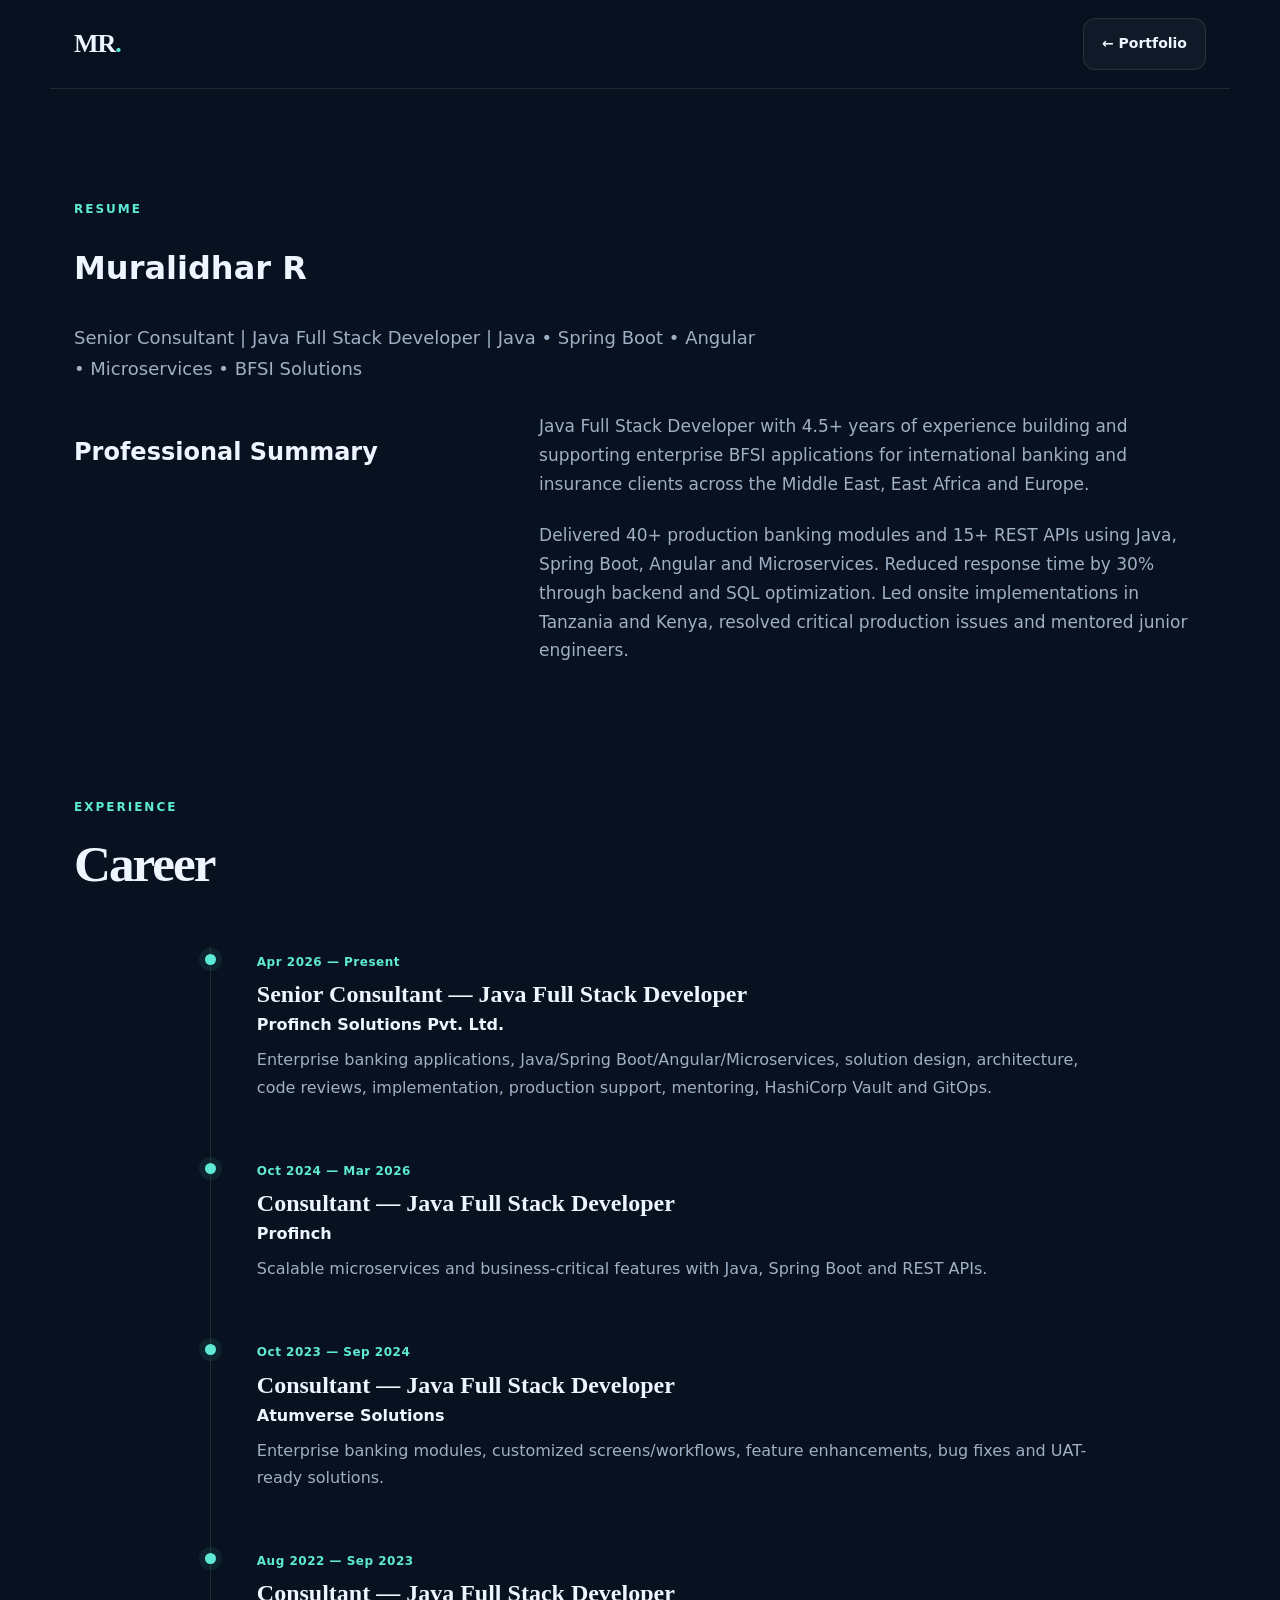
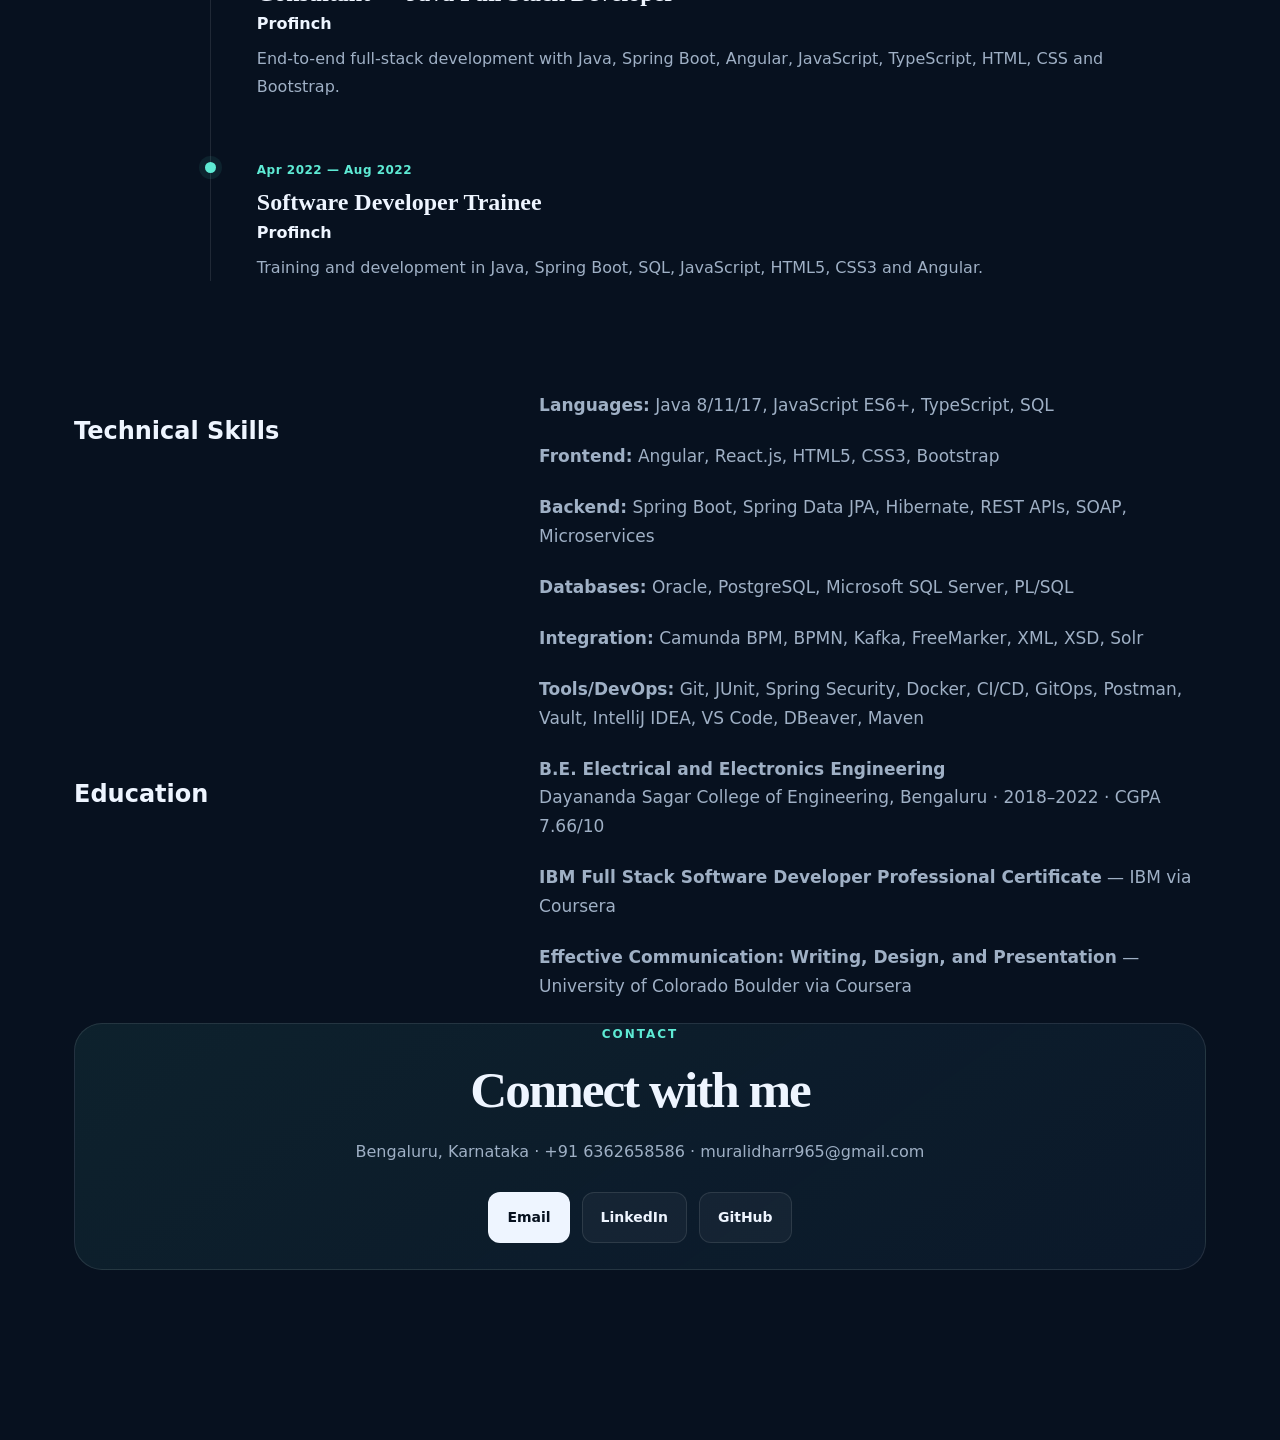
==== resume.html @ 40b5efa1 "feat: add portfolio resume.html" ====
<!doctype html><html lang="en"><head><meta charset="utf-8"><meta name="viewport" content="width=device-width,initial-scale=1"><title>Muralidhar R | Resume</title><link rel="stylesheet" href="styles.css"></head><body><header class="nav"><a class="brand" href="index.html">MR<span>.</span></a><a class="btn secondary" href="index.html">← Portfolio</a></header><main class="section"><div class="section-heading"><p class="eyebrow">RESUME</p><h1>Muralidhar R</h1><p class="hero-text">Senior Consultant | Java Full Stack Developer | Java • Spring Boot • Angular • Microservices • BFSI Solutions</p></div><section class="two-col"><div><h2>Professional Summary</h2></div><div class="content"><p>Java Full Stack Developer with 4.5+ years of experience building and supporting enterprise BFSI applications for international banking and insurance clients across the Middle East, East Africa and Europe.</p><p>Delivered 40+ production banking modules and 15+ REST APIs using Java, Spring Boot, Angular and Microservices. Reduced response time by 30% through backend and SQL optimization. Led onsite implementations in Tanzania and Kenya, resolved critical production issues and mentored junior engineers.</p></div></section><section class="section" style="padding-left:0;padding-right:0"><div class="section-heading"><p class="eyebrow">EXPERIENCE</p><h2>Career</h2></div><div class="timeline"><article class="timeline-item"><div class="dot"></div><div><span class="period">Apr 2026 — Present</span><h3>Senior Consultant — Java Full Stack Developer</h3><p class="company">Profinch Solutions Pvt. Ltd.</p><p>Enterprise banking applications, Java/Spring Boot/Angular/Microservices, solution design, architecture, code reviews, implementation, production support, mentoring, HashiCorp Vault and GitOps.</p></div></article><article class="timeline-item"><div class="dot"></div><div><span class="period">Oct 2024 — Mar 2026</span><h3>Consultant — Java Full Stack Developer</h3><p class="company">Profinch</p><p>Scalable microservices and business-critical features with Java, Spring Boot and REST APIs.</p></div></article><article class="timeline-item"><div class="dot"></div><div><span class="period">Oct 2023 — Sep 2024</span><h3>Consultant — Java Full Stack Developer</h3><p class="company">Atumverse Solutions</p><p>Enterprise banking modules, customized screens/workflows, feature enhancements, bug fixes and UAT-ready solutions.</p></div></article><article class="timeline-item"><div class="dot"></div><div><span class="period">Aug 2022 — Sep 2023</span><h3>Consultant — Java Full Stack Developer</h3><p class="company">Profinch</p><p>End-to-end full-stack development with Java, Spring Boot, Angular, JavaScript, TypeScript, HTML, CSS and Bootstrap.</p></div></article><article class="timeline-item"><div class="dot"></div><div><span class="period">Apr 2022 — Aug 2022</span><h3>Software Developer Trainee</h3><p class="company">Profinch</p><p>Training and development in Java, Spring Boot, SQL, JavaScript, HTML5, CSS3 and Angular.</p></div></article></div></section><section class="two-col"><div><h2>Technical Skills</h2></div><div class="content"><p><b>Languages:</b> Java 8/11/17, JavaScript ES6+, TypeScript, SQL</p><p><b>Frontend:</b> Angular, React.js, HTML5, CSS3, Bootstrap</p><p><b>Backend:</b> Spring Boot, Spring Data JPA, Hibernate, REST APIs, SOAP, Microservices</p><p><b>Databases:</b> Oracle, PostgreSQL, Microsoft SQL Server, PL/SQL</p><p><b>Integration:</b> Camunda BPM, BPMN, Kafka, FreeMarker, XML, XSD, Solr</p><p><b>Tools/DevOps:</b> Git, JUnit, Spring Security, Docker, CI/CD, GitOps, Postman, Vault, IntelliJ IDEA, VS Code, DBeaver, Maven</p></div></section><section class="two-col"><div><h2>Education</h2></div><div class="content"><p><b>B.E. Electrical and Electronics Engineering</b><br>Dayananda Sagar College of Engineering, Bengaluru · 2018–2022 · CGPA 7.66/10</p><p><b>IBM Full Stack Software Developer Professional Certificate</b> — IBM via Coursera</p><p><b>Effective Communication: Writing, Design, and Presentation</b> — University of Colorado Boulder via Coursera</p></div></section><section class="contact"><p class="eyebrow">CONTACT</p><h2>Connect with me</h2><p>Bengaluru, Karnataka · +91 6362658586 · muralidharr965@gmail.com</p><div class="hero-actions"><a class="btn primary" href="mailto:muralidharr965@gmail.com">Email</a><a class="btn secondary" href="https://www.linkedin.com/in/muralidhar-fullstackdev/" target="_blank" rel="noreferrer">LinkedIn</a><a class="btn secondary" href="https://github.com/MURALI9900" target="_blank" rel="noreferrer">GitHub</a></div></section></main></body></html>
---- styles.css ----
:root{--bg:#07111f;--panel:#0d1a2b;--text:#eef5ff;--muted:#9fb0c5;--line:rgba(255,255,255,.1);--accent:#5eead4;--accent2:#60a5fa;--max:1180px}*{box-sizing:border-box}html{scroll-behavior:smooth}body{margin:0;background:var(--bg);color:var(--text);font-family:Inter,system-ui,sans-serif;line-height:1.7}a{color:inherit;text-decoration:none}.site-bg{position:fixed;inset:0;overflow:hidden;pointer-events:none;z-index:-1}.site-bg span{position:absolute;width:420px;height:420px;border-radius:50%;filter:blur(100px);opacity:.14}.site-bg span:first-child{background:#2563eb;top:-160px;left:-120px}.site-bg span:nth-child(2){background:#14b8a6;right:-160px;top:35%}.site-bg span:nth-child(3){background:#7c3aed;bottom:-180px;left:35%}.nav{position:sticky;top:0;z-index:20;max-width:var(--max);margin:auto;padding:18px 24px;display:flex;align-items:center;justify-content:space-between;background:rgba(7,17,31,.78);backdrop-filter:blur(18px);border-bottom:1px solid var(--line)}.brand{font:700 26px "Space Grotesk";letter-spacing:-1px}.brand span{color:var(--accent)}nav{display:flex;gap:26px}nav a{font-size:14px;color:var(--muted);transition:.2s}nav a:hover{color:var(--text)}.menu-toggle{display:none;background:none;border:0;color:var(--text);font-size:24px}.section{max-width:var(--max);margin:auto;padding:110px 24px}.hero{min-height:720px;display:grid;grid-template-columns:1.08fr .92fr;align-items:center;gap:70px;padding-top:90px}.eyebrow{font-size:12px;font-weight:800;letter-spacing:2px;color:var(--accent);margin:0 0 18px}.hero h1{font:700 clamp(45px,6vw,78px)/1.02 "Space Grotesk";letter-spacing:-3px;margin:0;max-width:760px}.hero h1 span{background:linear-gradient(90deg,var(--accent),var(--accent2));-webkit-background-clip:text;background-clip:text;color:transparent}.hero-text{font-size:18px;color:var(--muted);max-width:690px;margin:28px 0}.hero-actions{display:flex;gap:12px;flex-wrap:wrap;margin:26px 0}.btn{padding:13px 18px;border:1px solid var(--line);border-radius:12px;font-weight:700;font-size:14px;transition:.2s}.btn.primary{background:var(--text);color:#07111f}.btn.secondary{background:rgba(255,255,255,.04)}.btn:hover{transform:translateY(-2px);border-color:rgba(255,255,255,.25)}.socials{display:flex;gap:22px;color:var(--muted);font-size:14px}.socials a:hover,.text-link:hover{color:var(--accent)}.hero-visual{position:relative;min-height:520px;display:grid;place-items:center}.portrait-card{width:min(360px,72vw);height:430px;border:1px solid var(--line);border-radius:34px;padding:18px;background:linear-gradient(145deg,rgba(255,255,255,.1),rgba(255,255,255,.025));box-shadow:0 30px 90px rgba(0,0,0,.35);position:relative;transform:rotate(2deg)}.portrait-card img{width:100%;height:100%;object-fit:cover;border-radius:24px;display:block}.portrait-ring{position:absolute;inset:-18px;border:1px solid rgba(94,234,212,.3);border-radius:40px;transform:rotate(-5deg)}.status{position:absolute;left:28px;bottom:30px;background:rgba(7,17,31,.85);border:1px solid var(--line);padding:8px 12px;border-radius:999px;font-size:12px}.status i{display:inline-block;width:7px;height:7px;border-radius:50%;background:var(--accent);margin-right:7px}.floating-card{position:absolute;background:rgba(13,26,43,.92);border:1px solid var(--line);border-radius:16px;padding:14px 18px;box-shadow:0 18px 50px rgba(0,0,0,.25)}.floating-card strong{display:block;font:700 28px "Space Grotesk"}.floating-card span{font-size:11px;color:var(--muted)}.card-a{top:30px;left:5%}.card-b{right:0;top:48%}.card-c{bottom:35px;left:9%}.stats{padding-top:0;display:grid;grid-template-columns:repeat(4,1fr);gap:1px;background:var(--line);border:1px solid var(--line);border-radius:20px;overflow:hidden}.stats div{background:rgba(13,26,43,.8);padding:28px}.stats strong{display:block;font:700 34px "Space Grotesk"}.stats span{font-size:13px;color:var(--muted)}.two-col{display:grid;grid-template-columns:.72fr 1.28fr;gap:90px}.section-heading h2,.contact h2{font:700 clamp(34px,4vw,54px)/1.1 "Space Grotesk";letter-spacing:-2px;margin:0}.content{font-size:17px;color:var(--muted)}.content p{margin-top:0;margin-bottom:22px}.quote{border-left:2px solid var(--accent);padding:12px 0 12px 22px;color:var(--text);font-weight:600}.timeline{max-width:900px;margin-top:55px;margin-left:12%;border-left:1px solid var(--line)}.timeline-item{position:relative;padding:0 0 55px 46px}.timeline-item:last-child{padding-bottom:0}.dot{position:absolute;left:-6px;top:7px;width:11px;height:11px;border-radius:50%;background:var(--accent);box-shadow:0 0 0 6px rgba(94,234,212,.08)}.period{font-size:12px;color:var(--accent);font-weight:700;letter-spacing:.5px}.timeline h3{font:600 24px "Space Grotesk";margin:7px 0 0}.company{color:var(--text)!important;font-weight:600;margin:3px 0 8px!important}.timeline p{color:var(--muted);margin:0}.project-grid{display:grid;grid-template-columns:repeat(2,1fr);gap:18px;margin-top:55px}.project-card{background:linear-gradient(145deg,rgba(16,31,51,.9),rgba(9,20,34,.8));border:1px solid var(--line);border-radius:22px;padding:27px;min-height:285px;display:flex;flex-direction:column;transition:.25s}.project-card:hover{transform:translateY(-5px);border-color:rgba(94,234,212,.3)}.project-card.featured{grid-column:span 2;min-height:250px}.project-top{display:flex;justify-content:space-between;gap:20px;color:var(--muted);font-size:10px;font-weight:800;letter-spacing:1px}.project-card h3{font:600 27px "Space Grotesk";margin:18px 0 10px}.project-card p{color:var(--muted);font-size:14px;margin:0 0 20px}.tags{display:flex;gap:7px;flex-wrap:wrap;margin-top:auto}.tags b{font-size:10px;padding:5px 8px;border:1px solid var(--line);border-radius:999px;color:#c8d5e6;font-weight:600}.text-link{margin-top:20px;color:var(--accent);font-size:13px;font-weight:700}.skills{display:grid;grid-template-columns:repeat(2,1fr);gap:12px}.skills div{padding:18px 20px;background:rgba(13,26,43,.7);border:1px solid var(--line);border-radius:15px}.skills h3{font-size:13px;margin:0 0 6px}.skills p{font-size:13px;color:var(--muted);margin:0}.edu-grid{display:grid;grid-template-columns:repeat(3,1fr);gap:16px;margin-top:50px}.edu-card{padding:25px;background:rgba(13,26,43,.72);border:1px solid var(--line);border-radius:20px}.edu-card span{font-size:11px;color:var(--accent);font-weight:700}.edu-card h3{font:600 20px "Space Grotesk";margin:12px 0 8px}.edu-card p{color:var(--muted);font-size:13px}.edu-card strong{font-size:12px}.contact{margin-bottom:60px;text-align:center;background:linear-gradient(145deg,rgba(94,234,212,.08),rgba(96,165,250,.05));border:1px solid var(--line);border-radius:28px}.contact p:not(.eyebrow){color:var(--muted);max-width:650px;margin:20px auto}.contact .hero-actions{justify-content:center}footer{max-width:var(--max);margin:auto;padding:28px 24px 45px;border-top:1px solid var(--line);display:flex;justify-content:space-between;color:var(--muted);font-size:12px}.reveal{opacity:0;transform:translateY(18px);transition:opacity .7s ease,transform .7s ease}.reveal.visible{opacity:1;transform:none}@media(max-width:800px){.nav{padding:15px 18px}.menu-toggle{display:block}nav{display:none;position:absolute;top:68px;left:0;right:0;padding:20px;flex-direction:column;background:#081525;border-bottom:1px solid var(--line)}nav.open{display:flex}.section{padding:78px 18px}.hero{grid-template-columns:1fr;min-height:auto;padding-top:65px}.hero h1{letter-spacing:-2px}.hero-visual{min-height:470px}.stats{grid-template-columns:1fr 1fr}.two-col{grid-template-columns:1fr;gap:30px}.timeline{margin-left:8px}.project-grid{grid-template-columns:1fr}.project-card.featured{grid-column:span 1}.skills,.edu-grid{grid-template-columns:1fr}.floating-card{display:none}footer{flex-direction:column;gap:8px}}@media(max-width:480px){.hero h1{font-size:43px}.hero-text{font-size:16px}.portrait-card{height:390px}.stats div{padding:20px 15px}.stats strong{font-size:27px}}
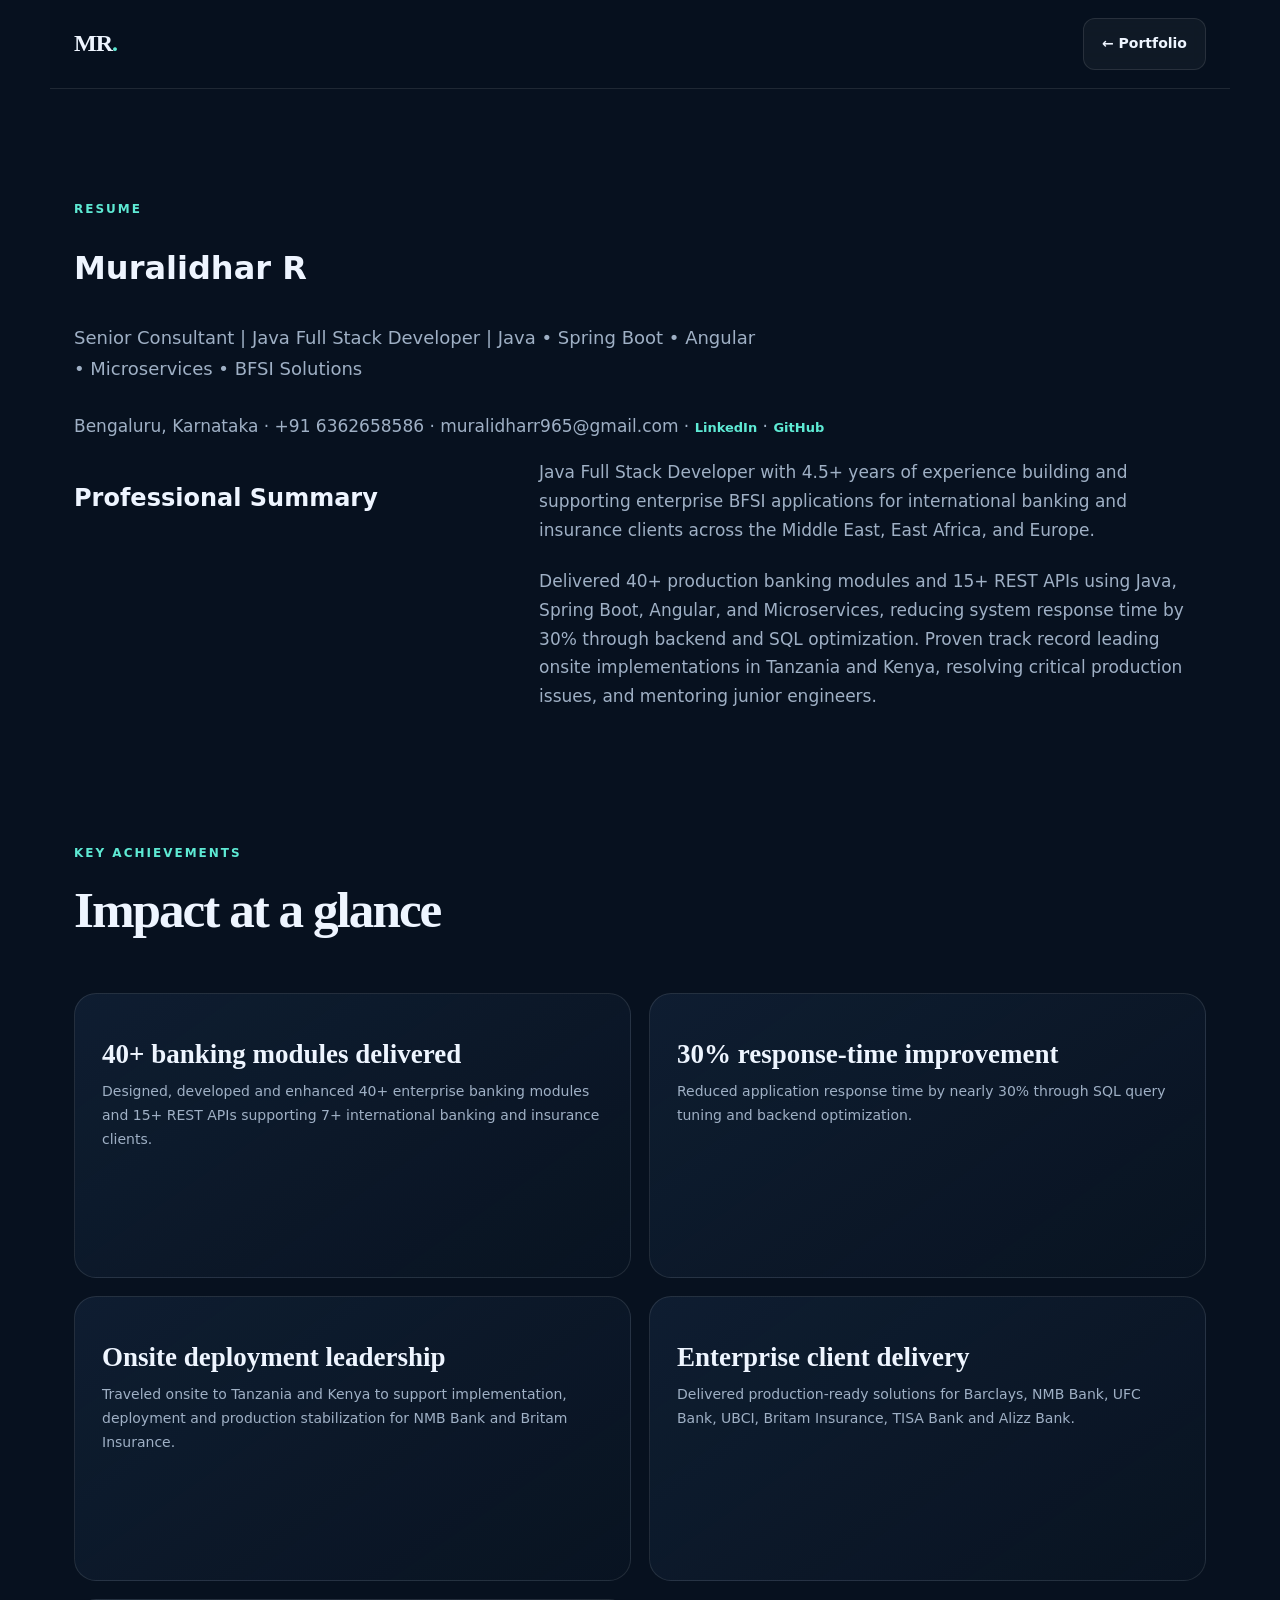
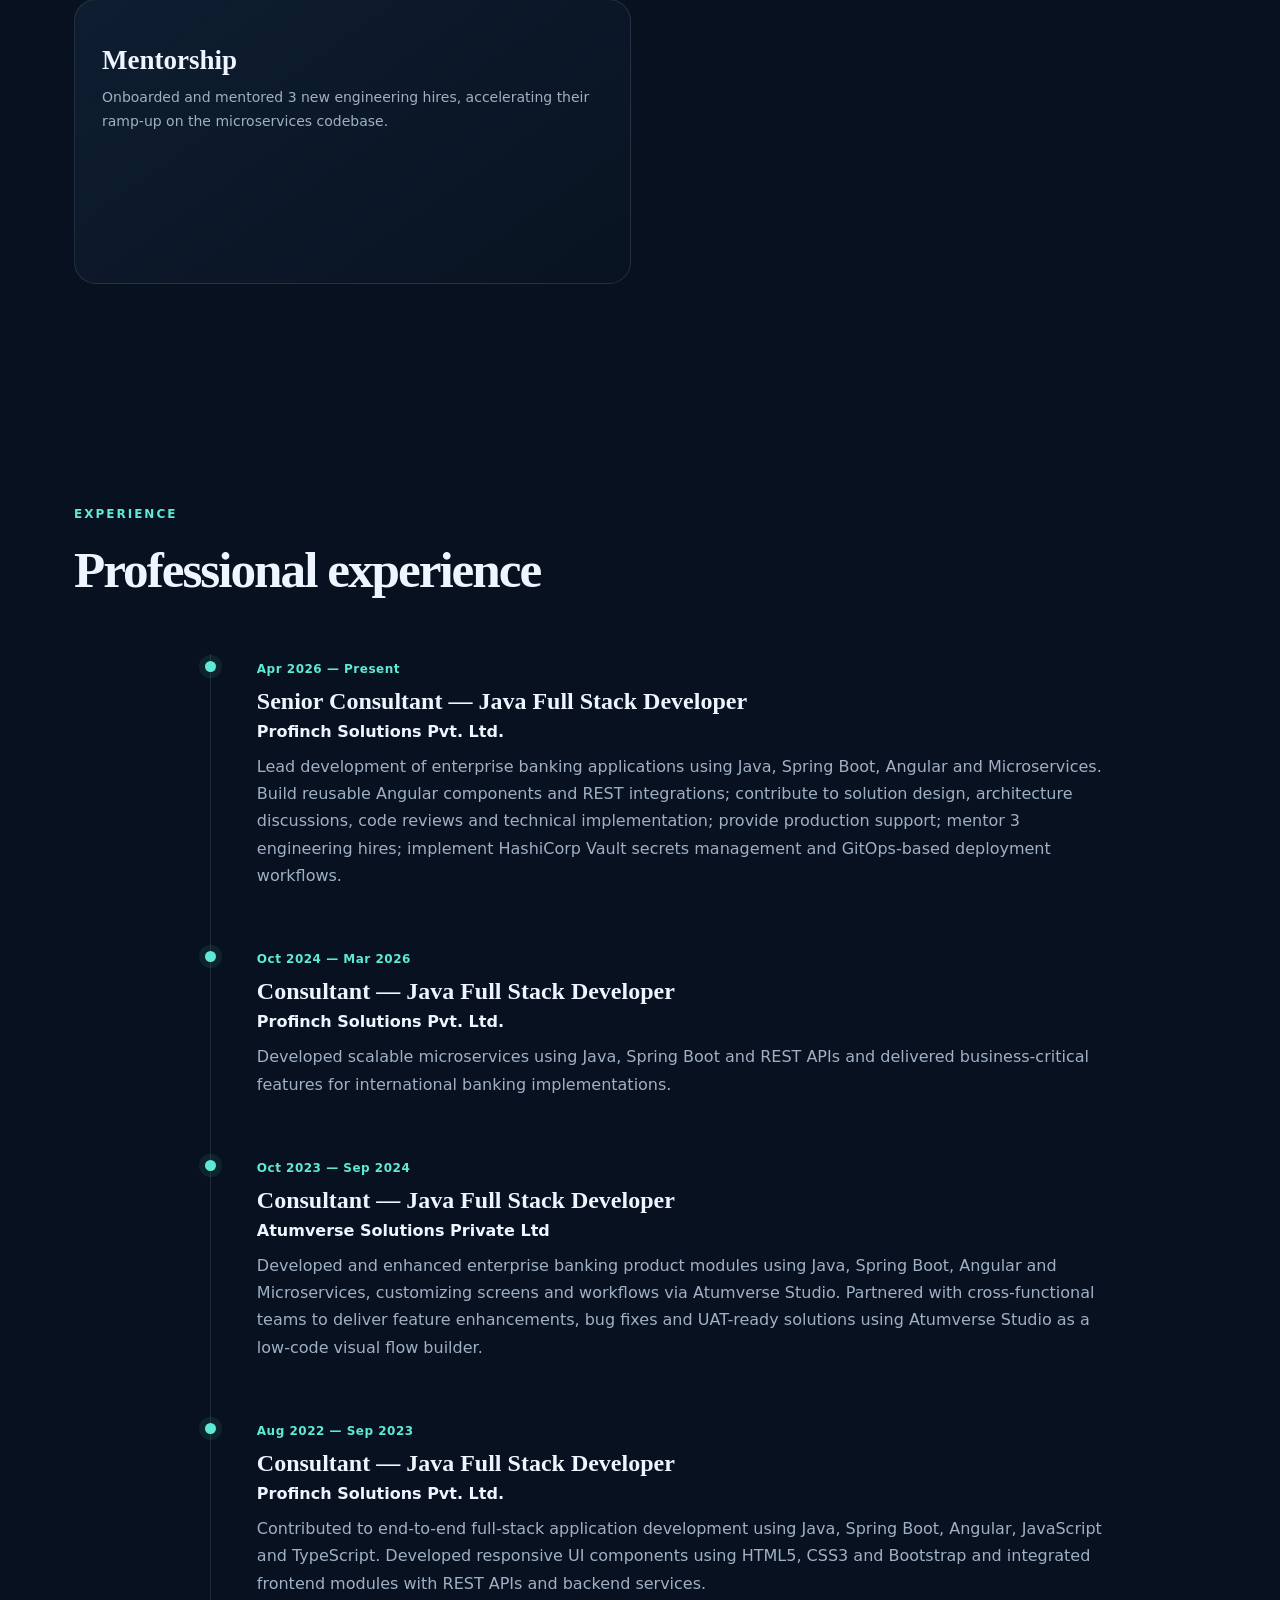
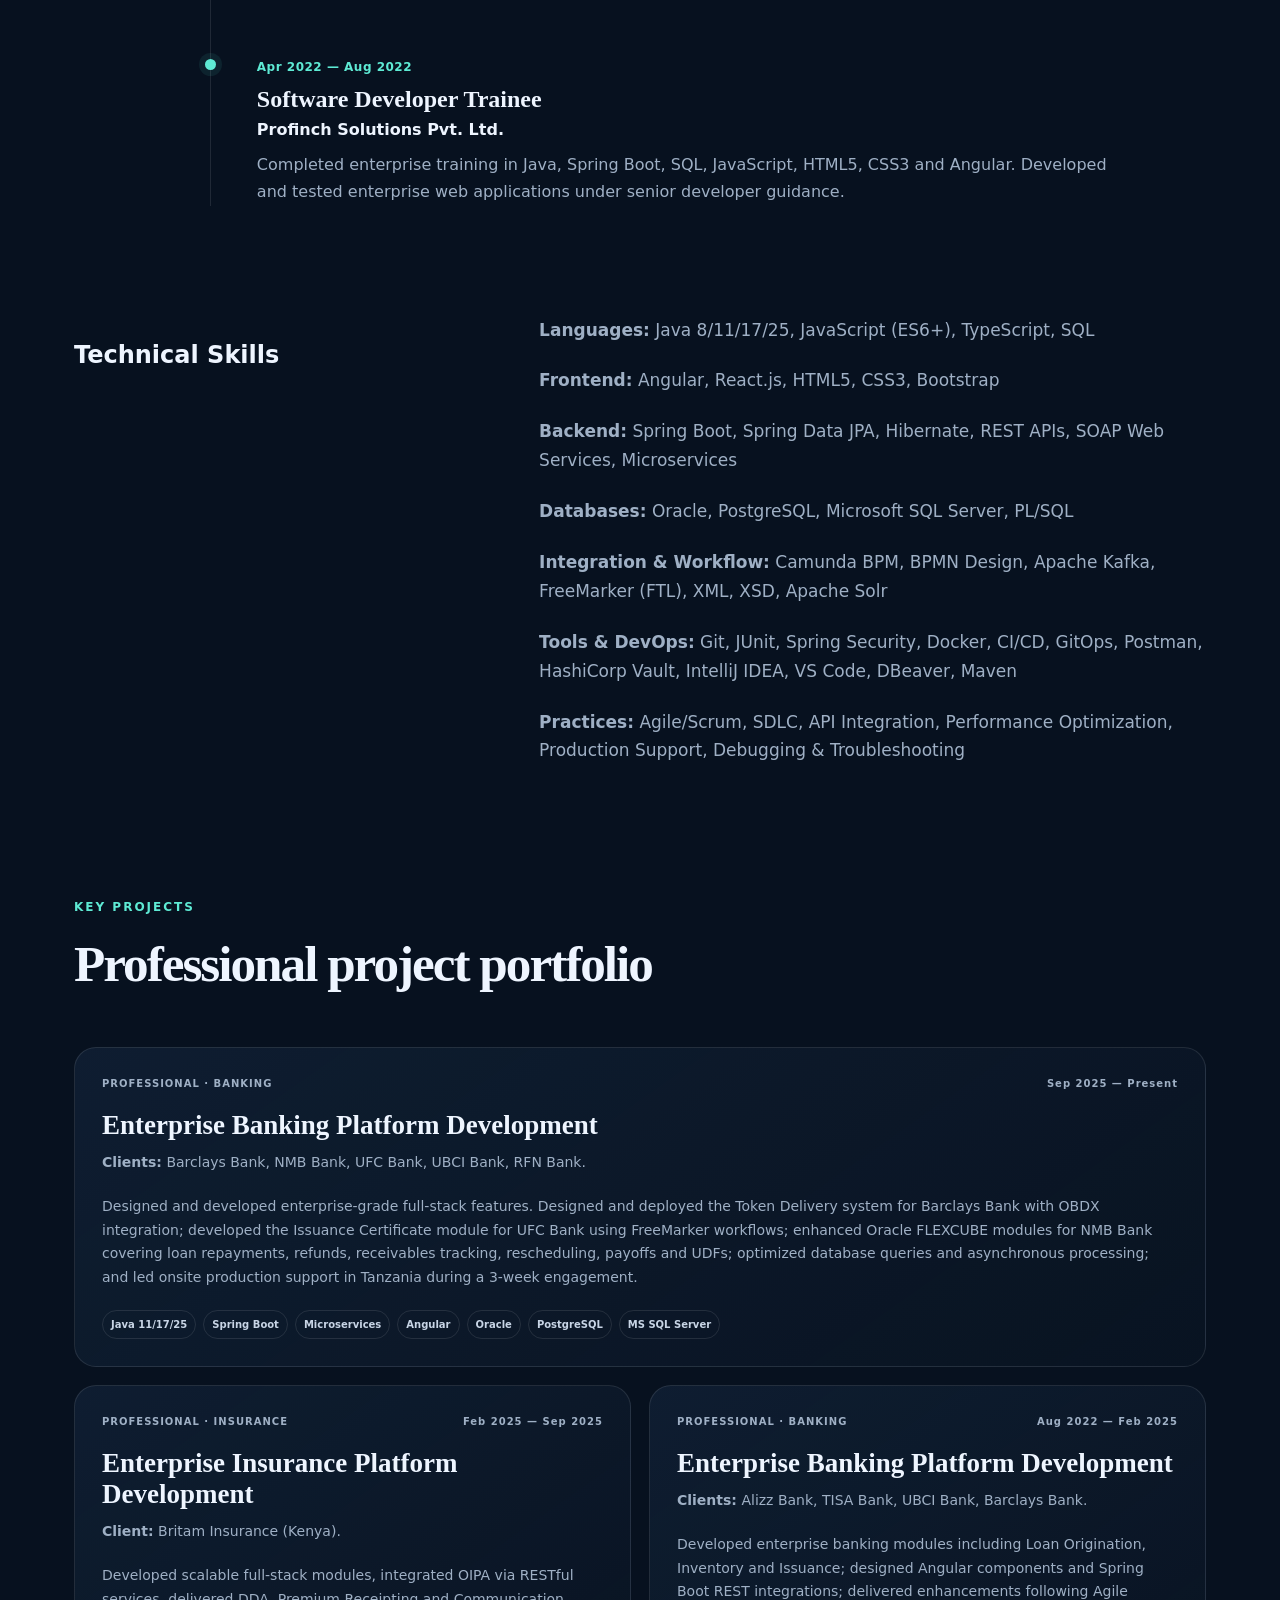
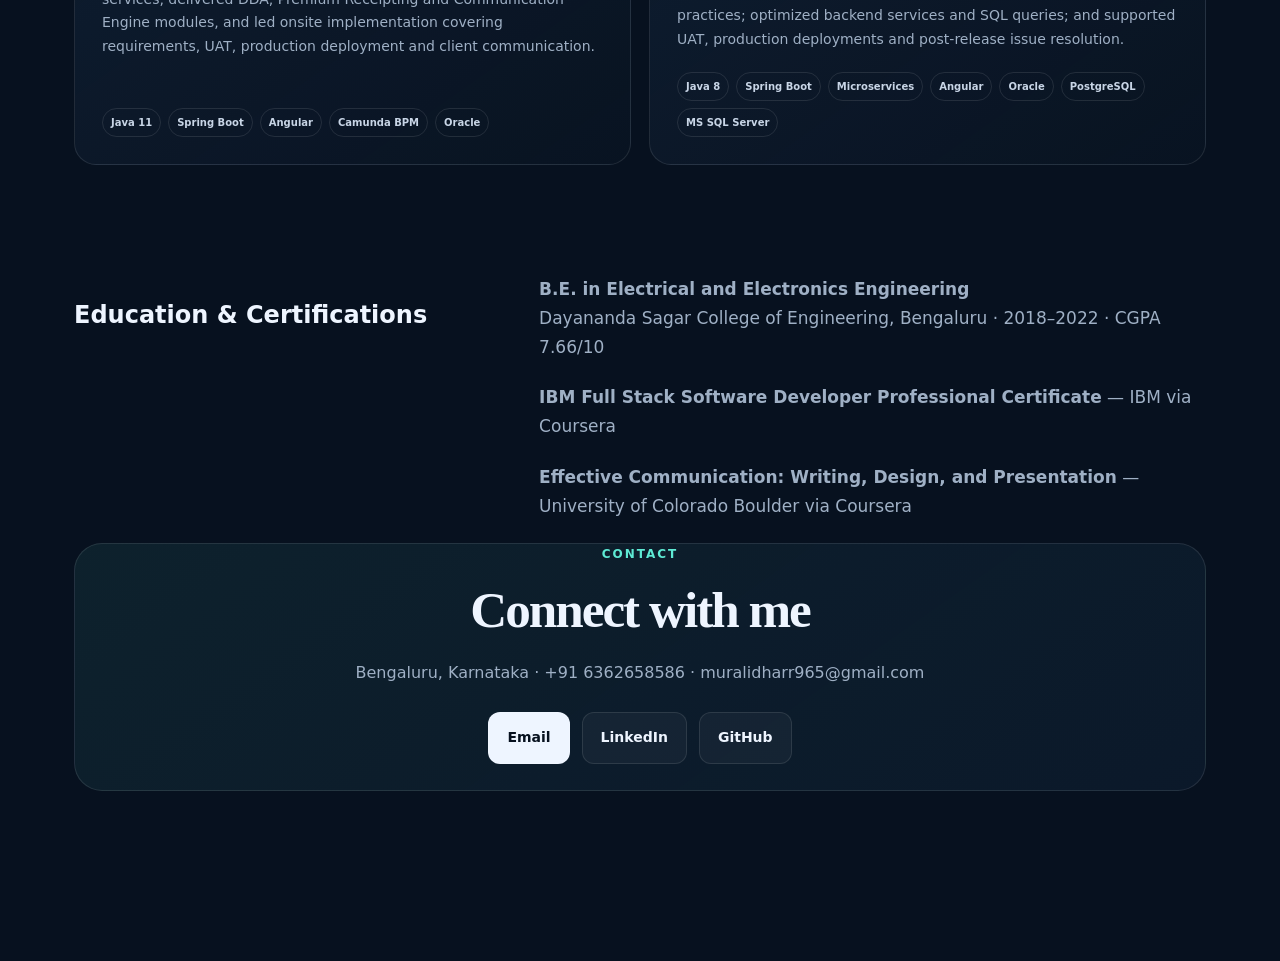
==== commit 22a97aba: "Update resume with complete professional profile and projects" ====
--- a/resume.html
+++ b/resume.html
@@ -1 +1,46 @@
-<!doctype html><html lang="en"><head><meta charset="utf-8"><meta name="viewport" content="width=device-width,initial-scale=1"><title>Muralidhar R | Resume</title><link rel="stylesheet" href="styles.css"></head><body><header class="nav"><a class="brand" href="index.html">MR<span>.</span></a><a class="btn secondary" href="index.html">← Portfolio</a></header><main class="section"><div class="section-heading"><p class="eyebrow">RESUME</p><h1>Muralidhar R</h1><p class="hero-text">Senior Consultant | Java Full Stack Developer | Java • Spring Boot • Angular • Microservices • BFSI Solutions</p></div><section class="two-col"><div><h2>Professional Summary</h2></div><div class="content"><p>Java Full Stack Developer with 4.5+ years of experience building and supporting enterprise BFSI applications for international banking and insurance clients across the Middle East, East Africa and Europe.</p><p>Delivered 40+ production banking modules and 15+ REST APIs using Java, Spring Boot, Angular and Microservices. Reduced response time by 30% through backend and SQL optimization. Led onsite implementations in Tanzania and Kenya, resolved critical production issues and mentored junior engineers.</p></div></section><section class="section" style="padding-left:0;padding-right:0"><div class="section-heading"><p class="eyebrow">EXPERIENCE</p><h2>Career</h2></div><div class="timeline"><article class="timeline-item"><div class="dot"></div><div><span class="period">Apr 2026 — Present</span><h3>Senior Consultant — Java Full Stack Developer</h3><p class="company">Profinch Solutions Pvt. Ltd.</p><p>Enterprise banking applications, Java/Spring Boot/Angular/Microservices, solution design, architecture, code reviews, implementation, production support, mentoring, HashiCorp Vault and GitOps.</p></div></article><article class="timeline-item"><div class="dot"></div><div><span class="period">Oct 2024 — Mar 2026</span><h3>Consultant — Java Full Stack Developer</h3><p class="company">Profinch</p><p>Scalable microservices and business-critical features with Java, Spring Boot and REST APIs.</p></div></article><article class="timeline-item"><div class="dot"></div><div><span class="period">Oct 2023 — Sep 2024</span><h3>Consultant — Java Full Stack Developer</h3><p class="company">Atumverse Solutions</p><p>Enterprise banking modules, customized screens/workflows, feature enhancements, bug fixes and UAT-ready solutions.</p></div></article><article class="timeline-item"><div class="dot"></div><div><span class="period">Aug 2022 — Sep 2023</span><h3>Consultant — Java Full Stack Developer</h3><p class="company">Profinch</p><p>End-to-end full-stack development with Java, Spring Boot, Angular, JavaScript, TypeScript, HTML, CSS and Bootstrap.</p></div></article><article class="timeline-item"><div class="dot"></div><div><span class="period">Apr 2022 — Aug 2022</span><h3>Software Developer Trainee</h3><p class="company">Profinch</p><p>Training and development in Java, Spring Boot, SQL, JavaScript, HTML5, CSS3 and Angular.</p></div></article></div></section><section class="two-col"><div><h2>Technical Skills</h2></div><div class="content"><p><b>Languages:</b> Java 8/11/17, JavaScript ES6+, TypeScript, SQL</p><p><b>Frontend:</b> Angular, React.js, HTML5, CSS3, Bootstrap</p><p><b>Backend:</b> Spring Boot, Spring Data JPA, Hibernate, REST APIs, SOAP, Microservices</p><p><b>Databases:</b> Oracle, PostgreSQL, Microsoft SQL Server, PL/SQL</p><p><b>Integration:</b> Camunda BPM, BPMN, Kafka, FreeMarker, XML, XSD, Solr</p><p><b>Tools/DevOps:</b> Git, JUnit, Spring Security, Docker, CI/CD, GitOps, Postman, Vault, IntelliJ IDEA, VS Code, DBeaver, Maven</p></div></section><section class="two-col"><div><h2>Education</h2></div><div class="content"><p><b>B.E. Electrical and Electronics Engineering</b><br>Dayananda Sagar College of Engineering, Bengaluru · 2018–2022 · CGPA 7.66/10</p><p><b>IBM Full Stack Software Developer Professional Certificate</b> — IBM via Coursera</p><p><b>Effective Communication: Writing, Design, and Presentation</b> — University of Colorado Boulder via Coursera</p></div></section><section class="contact"><p class="eyebrow">CONTACT</p><h2>Connect with me</h2><p>Bengaluru, Karnataka · +91 6362658586 · muralidharr965@gmail.com</p><div class="hero-actions"><a class="btn primary" href="mailto:muralidharr965@gmail.com">Email</a><a class="btn secondary" href="https://www.linkedin.com/in/muralidhar-fullstackdev/" target="_blank" rel="noreferrer">LinkedIn</a><a class="btn secondary" href="https://github.com/MURALI9900" target="_blank" rel="noreferrer">GitHub</a></div></section></main></body></html>+<!doctype html>
+<html lang="en">
+<head>
+<meta charset="utf-8">
+<meta name="viewport" content="width=device-width,initial-scale=1">
+<meta name="description" content="Muralidhar R — Senior Consultant and Java Full Stack Developer with 4.5+ years of BFSI enterprise application experience.">
+<title>Muralidhar R | Resume</title>
+<link rel="stylesheet" href="styles.css">
+</head>
+<body>
+<header class="nav"><a class="brand" href="index.html"><span class="brand-mark">MR</span><span class="brand-dot">.</span></a><a class="btn secondary" href="index.html">← Portfolio</a></header>
+<main class="section">
+<div class="section-heading"><p class="eyebrow">RESUME</p><h1>Muralidhar R</h1><p class="hero-text">Senior Consultant | Java Full Stack Developer | Java • Spring Boot • Angular • Microservices • BFSI Solutions</p><p class="content">Bengaluru, Karnataka · +91 6362658586 · muralidharr965@gmail.com · <a class="text-link" href="https://www.linkedin.com/in/muralidhar-fullstackdev/" target="_blank" rel="noopener noreferrer">LinkedIn</a> · <a class="text-link" href="https://github.com/MURALI9900" target="_blank" rel="noopener noreferrer">GitHub</a></p></div>
+
+<section class="two-col"><div><h2>Professional Summary</h2></div><div class="content"><p>Java Full Stack Developer with 4.5+ years of experience building and supporting enterprise BFSI applications for international banking and insurance clients across the Middle East, East Africa, and Europe.</p><p>Delivered 40+ production banking modules and 15+ REST APIs using Java, Spring Boot, Angular, and Microservices, reducing system response time by 30% through backend and SQL optimization. Proven track record leading onsite implementations in Tanzania and Kenya, resolving critical production issues, and mentoring junior engineers.</p></div></section>
+
+<section class="section" style="padding-left:0;padding-right:0"><div class="section-heading"><p class="eyebrow">KEY ACHIEVEMENTS</p><h2>Impact at a glance</h2></div><div class="project-grid">
+<article class="project-card"><h3>40+ banking modules delivered</h3><p>Designed, developed and enhanced 40+ enterprise banking modules and 15+ REST APIs supporting 7+ international banking and insurance clients.</p></article>
+<article class="project-card"><h3>30% response-time improvement</h3><p>Reduced application response time by nearly 30% through SQL query tuning and backend optimization.</p></article>
+<article class="project-card"><h3>Onsite deployment leadership</h3><p>Traveled onsite to Tanzania and Kenya to support implementation, deployment and production stabilization for NMB Bank and Britam Insurance.</p></article>
+<article class="project-card"><h3>Enterprise client delivery</h3><p>Delivered production-ready solutions for Barclays, NMB Bank, UFC Bank, UBCI, Britam Insurance, TISA Bank and Alizz Bank.</p></article>
+<article class="project-card"><h3>Mentorship</h3><p>Onboarded and mentored 3 new engineering hires, accelerating their ramp-up on the microservices codebase.</p></article>
+</div></section>
+
+<section class="section" style="padding-left:0;padding-right:0"><div class="section-heading"><p class="eyebrow">EXPERIENCE</p><h2>Professional experience</h2></div><div class="timeline">
+<article class="timeline-item"><div class="dot"></div><div><span class="period">Apr 2026 — Present</span><h3>Senior Consultant — Java Full Stack Developer</h3><p class="company">Profinch Solutions Pvt. Ltd.</p><p>Lead development of enterprise banking applications using Java, Spring Boot, Angular and Microservices. Build reusable Angular components and REST integrations; contribute to solution design, architecture discussions, code reviews and technical implementation; provide production support; mentor 3 engineering hires; implement HashiCorp Vault secrets management and GitOps-based deployment workflows.</p></div></article>
+<article class="timeline-item"><div class="dot"></div><div><span class="period">Oct 2024 — Mar 2026</span><h3>Consultant — Java Full Stack Developer</h3><p class="company">Profinch Solutions Pvt. Ltd.</p><p>Developed scalable microservices using Java, Spring Boot and REST APIs and delivered business-critical features for international banking implementations.</p></div></article>
+<article class="timeline-item"><div class="dot"></div><div><span class="period">Oct 2023 — Sep 2024</span><h3>Consultant — Java Full Stack Developer</h3><p class="company">Atumverse Solutions Private Ltd</p><p>Developed and enhanced enterprise banking product modules using Java, Spring Boot, Angular and Microservices, customizing screens and workflows via Atumverse Studio. Partnered with cross-functional teams to deliver feature enhancements, bug fixes and UAT-ready solutions using Atumverse Studio as a low-code visual flow builder.</p></div></article>
+<article class="timeline-item"><div class="dot"></div><div><span class="period">Aug 2022 — Sep 2023</span><h3>Consultant — Java Full Stack Developer</h3><p class="company">Profinch Solutions Pvt. Ltd.</p><p>Contributed to end-to-end full-stack application development using Java, Spring Boot, Angular, JavaScript and TypeScript. Developed responsive UI components using HTML5, CSS3 and Bootstrap and integrated frontend modules with REST APIs and backend services.</p></div></article>
+<article class="timeline-item"><div class="dot"></div><div><span class="period">Apr 2022 — Aug 2022</span><h3>Software Developer Trainee</h3><p class="company">Profinch Solutions Pvt. Ltd.</p><p>Completed enterprise training in Java, Spring Boot, SQL, JavaScript, HTML5, CSS3 and Angular. Developed and tested enterprise web applications under senior developer guidance.</p></div></article>
+</div></section>
+
+<section class="two-col"><div><h2>Technical Skills</h2></div><div class="content"><p><b>Languages:</b> Java 8/11/17/25, JavaScript (ES6+), TypeScript, SQL</p><p><b>Frontend:</b> Angular, React.js, HTML5, CSS3, Bootstrap</p><p><b>Backend:</b> Spring Boot, Spring Data JPA, Hibernate, REST APIs, SOAP Web Services, Microservices</p><p><b>Databases:</b> Oracle, PostgreSQL, Microsoft SQL Server, PL/SQL</p><p><b>Integration &amp; Workflow:</b> Camunda BPM, BPMN Design, Apache Kafka, FreeMarker (FTL), XML, XSD, Apache Solr</p><p><b>Tools &amp; DevOps:</b> Git, JUnit, Spring Security, Docker, CI/CD, GitOps, Postman, HashiCorp Vault, IntelliJ IDEA, VS Code, DBeaver, Maven</p><p><b>Practices:</b> Agile/Scrum, SDLC, API Integration, Performance Optimization, Production Support, Debugging &amp; Troubleshooting</p></div></section>
+
+<section class="section" style="padding-left:0;padding-right:0"><div class="section-heading"><p class="eyebrow">KEY PROJECTS</p><h2>Professional project portfolio</h2></div><div class="project-grid">
+<article class="project-card featured"><div class="project-top"><span>PROFESSIONAL · BANKING</span><span>Sep 2025 — Present</span></div><h3>Enterprise Banking Platform Development</h3><p><b>Clients:</b> Barclays Bank, NMB Bank, UFC Bank, UBCI Bank, RFN Bank.</p><p>Designed and developed enterprise-grade full-stack features. Designed and deployed the Token Delivery system for Barclays Bank with OBDX integration; developed the Issuance Certificate module for UFC Bank using FreeMarker workflows; enhanced Oracle FLEXCUBE modules for NMB Bank covering loan repayments, refunds, receivables tracking, rescheduling, payoffs and UDFs; optimized database queries and asynchronous processing; and led onsite production support in Tanzania during a 3-week engagement.</p><div class="tags"><b>Java 11/17/25</b><b>Spring Boot</b><b>Microservices</b><b>Angular</b><b>Oracle</b><b>PostgreSQL</b><b>MS SQL Server</b></div></article>
+<article class="project-card"><div class="project-top"><span>PROFESSIONAL · INSURANCE</span><span>Feb 2025 — Sep 2025</span></div><h3>Enterprise Insurance Platform Development</h3><p><b>Client:</b> Britam Insurance (Kenya).</p><p>Developed scalable full-stack modules, integrated OIPA via RESTful services, delivered DDA, Premium Receipting and Communication Engine modules, and led onsite implementation covering requirements, UAT, production deployment and client communication.</p><div class="tags"><b>Java 11</b><b>Spring Boot</b><b>Angular</b><b>Camunda BPM</b><b>Oracle</b></div></article>
+<article class="project-card"><div class="project-top"><span>PROFESSIONAL · BANKING</span><span>Aug 2022 — Feb 2025</span></div><h3>Enterprise Banking Platform Development</h3><p><b>Clients:</b> Alizz Bank, TISA Bank, UBCI Bank, Barclays Bank.</p><p>Developed enterprise banking modules including Loan Origination, Inventory and Issuance; designed Angular components and Spring Boot REST integrations; delivered enhancements following Agile practices; optimized backend services and SQL queries; and supported UAT, production deployments and post-release issue resolution.</p><div class="tags"><b>Java 8</b><b>Spring Boot</b><b>Microservices</b><b>Angular</b><b>Oracle</b><b>PostgreSQL</b><b>MS SQL Server</b></div></article>
+</div></section>
+
+<section class="two-col"><div><h2>Education &amp; Certifications</h2></div><div class="content"><p><b>B.E. in Electrical and Electronics Engineering</b><br>Dayananda Sagar College of Engineering, Bengaluru · 2018–2022 · CGPA 7.66/10</p><p><b>IBM Full Stack Software Developer Professional Certificate</b> — IBM via Coursera</p><p><b>Effective Communication: Writing, Design, and Presentation</b> — University of Colorado Boulder via Coursera</p></div></section>
+
+<section class="contact"><p class="eyebrow">CONTACT</p><h2>Connect with me</h2><p>Bengaluru, Karnataka · +91 6362658586 · muralidharr965@gmail.com</p><div class="hero-actions"><a class="btn primary" href="mailto:muralidharr965@gmail.com">Email</a><a class="btn secondary" href="https://www.linkedin.com/in/muralidhar-fullstackdev/" target="_blank" rel="noopener noreferrer">LinkedIn</a><a class="btn secondary" href="https://github.com/MURALI9900" target="_blank" rel="noopener noreferrer">GitHub</a></div></section>
+</main>
+</body>
+</html>
--- a/styles.css
+++ b/styles.css
@@ -1 +1,16 @@
-:root{--bg:#07111f;--panel:#0d1a2b;--text:#eef5ff;--muted:#9fb0c5;--line:rgba(255,255,255,.1);--accent:#5eead4;--accent2:#60a5fa;--max:1180px}*{box-sizing:border-box}html{scroll-behavior:smooth}body{margin:0;background:var(--bg);color:var(--text);font-family:Inter,system-ui,sans-serif;line-height:1.7}a{color:inherit;text-decoration:none}.site-bg{position:fixed;inset:0;overflow:hidden;pointer-events:none;z-index:-1}.site-bg span{position:absolute;width:420px;height:420px;border-radius:50%;filter:blur(100px);opacity:.14}.site-bg span:first-child{background:#2563eb;top:-160px;left:-120px}.site-bg span:nth-child(2){background:#14b8a6;right:-160px;top:35%}.site-bg span:nth-child(3){background:#7c3aed;bottom:-180px;left:35%}.nav{position:sticky;top:0;z-index:20;max-width:var(--max);margin:auto;padding:18px 24px;display:flex;align-items:center;justify-content:space-between;background:rgba(7,17,31,.78);backdrop-filter:blur(18px);border-bottom:1px solid var(--line)}.brand{font:700 26px "Space Grotesk";letter-spacing:-1px}.brand span{color:var(--accent)}nav{display:flex;gap:26px}nav a{font-size:14px;color:var(--muted);transition:.2s}nav a:hover{color:var(--text)}.menu-toggle{display:none;background:none;border:0;color:var(--text);font-size:24px}.section{max-width:var(--max);margin:auto;padding:110px 24px}.hero{min-height:720px;display:grid;grid-template-columns:1.08fr .92fr;align-items:center;gap:70px;padding-top:90px}.eyebrow{font-size:12px;font-weight:800;letter-spacing:2px;color:var(--accent);margin:0 0 18px}.hero h1{font:700 clamp(45px,6vw,78px)/1.02 "Space Grotesk";letter-spacing:-3px;margin:0;max-width:760px}.hero h1 span{background:linear-gradient(90deg,var(--accent),var(--accent2));-webkit-background-clip:text;background-clip:text;color:transparent}.hero-text{font-size:18px;color:var(--muted);max-width:690px;margin:28px 0}.hero-actions{display:flex;gap:12px;flex-wrap:wrap;margin:26px 0}.btn{padding:13px 18px;border:1px solid var(--line);border-radius:12px;font-weight:700;font-size:14px;transition:.2s}.btn.primary{background:var(--text);color:#07111f}.btn.secondary{background:rgba(255,255,255,.04)}.btn:hover{transform:translateY(-2px);border-color:rgba(255,255,255,.25)}.socials{display:flex;gap:22px;color:var(--muted);font-size:14px}.socials a:hover,.text-link:hover{color:var(--accent)}.hero-visual{position:relative;min-height:520px;display:grid;place-items:center}.portrait-card{width:min(360px,72vw);height:430px;border:1px solid var(--line);border-radius:34px;padding:18px;background:linear-gradient(145deg,rgba(255,255,255,.1),rgba(255,255,255,.025));box-shadow:0 30px 90px rgba(0,0,0,.35);position:relative;transform:rotate(2deg)}.portrait-card img{width:100%;height:100%;object-fit:cover;border-radius:24px;display:block}.portrait-ring{position:absolute;inset:-18px;border:1px solid rgba(94,234,212,.3);border-radius:40px;transform:rotate(-5deg)}.status{position:absolute;left:28px;bottom:30px;background:rgba(7,17,31,.85);border:1px solid var(--line);padding:8px 12px;border-radius:999px;font-size:12px}.status i{display:inline-block;width:7px;height:7px;border-radius:50%;background:var(--accent);margin-right:7px}.floating-card{position:absolute;background:rgba(13,26,43,.92);border:1px solid var(--line);border-radius:16px;padding:14px 18px;box-shadow:0 18px 50px rgba(0,0,0,.25)}.floating-card strong{display:block;font:700 28px "Space Grotesk"}.floating-card span{font-size:11px;color:var(--muted)}.card-a{top:30px;left:5%}.card-b{right:0;top:48%}.card-c{bottom:35px;left:9%}.stats{padding-top:0;display:grid;grid-template-columns:repeat(4,1fr);gap:1px;background:var(--line);border:1px solid var(--line);border-radius:20px;overflow:hidden}.stats div{background:rgba(13,26,43,.8);padding:28px}.stats strong{display:block;font:700 34px "Space Grotesk"}.stats span{font-size:13px;color:var(--muted)}.two-col{display:grid;grid-template-columns:.72fr 1.28fr;gap:90px}.section-heading h2,.contact h2{font:700 clamp(34px,4vw,54px)/1.1 "Space Grotesk";letter-spacing:-2px;margin:0}.content{font-size:17px;color:var(--muted)}.content p{margin-top:0;margin-bottom:22px}.quote{border-left:2px solid var(--accent);padding:12px 0 12px 22px;color:var(--text);font-weight:600}.timeline{max-width:900px;margin-top:55px;margin-left:12%;border-left:1px solid var(--line)}.timeline-item{position:relative;padding:0 0 55px 46px}.timeline-item:last-child{padding-bottom:0}.dot{position:absolute;left:-6px;top:7px;width:11px;height:11px;border-radius:50%;background:var(--accent);box-shadow:0 0 0 6px rgba(94,234,212,.08)}.period{font-size:12px;color:var(--accent);font-weight:700;letter-spacing:.5px}.timeline h3{font:600 24px "Space Grotesk";margin:7px 0 0}.company{color:var(--text)!important;font-weight:600;margin:3px 0 8px!important}.timeline p{color:var(--muted);margin:0}.project-grid{display:grid;grid-template-columns:repeat(2,1fr);gap:18px;margin-top:55px}.project-card{background:linear-gradient(145deg,rgba(16,31,51,.9),rgba(9,20,34,.8));border:1px solid var(--line);border-radius:22px;padding:27px;min-height:285px;display:flex;flex-direction:column;transition:.25s}.project-card:hover{transform:translateY(-5px);border-color:rgba(94,234,212,.3)}.project-card.featured{grid-column:span 2;min-height:250px}.project-top{display:flex;justify-content:space-between;gap:20px;color:var(--muted);font-size:10px;font-weight:800;letter-spacing:1px}.project-card h3{font:600 27px "Space Grotesk";margin:18px 0 10px}.project-card p{color:var(--muted);font-size:14px;margin:0 0 20px}.tags{display:flex;gap:7px;flex-wrap:wrap;margin-top:auto}.tags b{font-size:10px;padding:5px 8px;border:1px solid var(--line);border-radius:999px;color:#c8d5e6;font-weight:600}.text-link{margin-top:20px;color:var(--accent);font-size:13px;font-weight:700}.skills{display:grid;grid-template-columns:repeat(2,1fr);gap:12px}.skills div{padding:18px 20px;background:rgba(13,26,43,.7);border:1px solid var(--line);border-radius:15px}.skills h3{font-size:13px;margin:0 0 6px}.skills p{font-size:13px;color:var(--muted);margin:0}.edu-grid{display:grid;grid-template-columns:repeat(3,1fr);gap:16px;margin-top:50px}.edu-card{padding:25px;background:rgba(13,26,43,.72);border:1px solid var(--line);border-radius:20px}.edu-card span{font-size:11px;color:var(--accent);font-weight:700}.edu-card h3{font:600 20px "Space Grotesk";margin:12px 0 8px}.edu-card p{color:var(--muted);font-size:13px}.edu-card strong{font-size:12px}.contact{margin-bottom:60px;text-align:center;background:linear-gradient(145deg,rgba(94,234,212,.08),rgba(96,165,250,.05));border:1px solid var(--line);border-radius:28px}.contact p:not(.eyebrow){color:var(--muted);max-width:650px;margin:20px auto}.contact .hero-actions{justify-content:center}footer{max-width:var(--max);margin:auto;padding:28px 24px 45px;border-top:1px solid var(--line);display:flex;justify-content:space-between;color:var(--muted);font-size:12px}.reveal{opacity:0;transform:translateY(18px);transition:opacity .7s ease,transform .7s ease}.reveal.visible{opacity:1;transform:none}@media(max-width:800px){.nav{padding:15px 18px}.menu-toggle{display:block}nav{display:none;position:absolute;top:68px;left:0;right:0;padding:20px;flex-direction:column;background:#081525;border-bottom:1px solid var(--line)}nav.open{display:flex}.section{padding:78px 18px}.hero{grid-template-columns:1fr;min-height:auto;padding-top:65px}.hero h1{letter-spacing:-2px}.hero-visual{min-height:470px}.stats{grid-template-columns:1fr 1fr}.two-col{grid-template-columns:1fr;gap:30px}.timeline{margin-left:8px}.project-grid{grid-template-columns:1fr}.project-card.featured{grid-column:span 1}.skills,.edu-grid{grid-template-columns:1fr}.floating-card{display:none}footer{flex-direction:column;gap:8px}}@media(max-width:480px){.hero h1{font-size:43px}.hero-text{font-size:16px}.portrait-card{height:390px}.stats div{padding:20px 15px}.stats strong{font-size:27px}}+ :root{--bg:#07111f;--panel:#0d1a2b;--text:#eef5ff;--muted:#9fb0c5;--line:rgba(255,255,255,.1);--accent:#5eead4;--accent2:#60a5fa;--max:1180px}
+*{box-sizing:border-box}html{scroll-behavior:smooth}body{margin:0;background:var(--bg);color:var(--text);font-family:Inter,system-ui,sans-serif;line-height:1.7}a{color:inherit;text-decoration:none}
+.site-bg{position:fixed;inset:0;overflow:hidden;pointer-events:none;z-index:-1}.site-bg span{position:absolute;width:420px;height:420px;border-radius:50%;filter:blur(100px);opacity:.14}.site-bg span:first-child{background:#2563eb;top:-160px;left:-120px}.site-bg span:nth-child(2){background:#14b8a6;right:-160px;top:35%}.site-bg span:nth-child(3){background:#7c3aed;bottom:-180px;left:35%}
+.nav{position:sticky;top:0;z-index:20;max-width:var(--max);margin:auto;padding:18px 24px;display:flex;align-items:center;justify-content:space-between;background:rgba(7,17,31,.9);backdrop-filter:blur(18px);border-bottom:1px solid var(--line)}.brand{display:flex;align-items:center;font:700 24px "Space Grotesk";letter-spacing:-1px}.brand-mark{color:var(--text)}.brand-dot{color:var(--accent)}.nav-label{margin-left:auto;margin-right:34px;font-size:10px;letter-spacing:2px;color:var(--muted);font-weight:700}nav{display:flex;gap:26px}nav a{font-size:14px;color:var(--muted);transition:.2s}nav a:hover{color:var(--text)}.menu-toggle{display:none;background:none;border:0;color:var(--text);font-size:24px}
+.section{max-width:var(--max);margin:auto;padding:110px 24px}.hero{min-height:720px;display:grid;grid-template-columns:1.08fr .92fr;align-items:center;gap:70px;padding-top:90px}.eyebrow{font-size:12px;font-weight:800;letter-spacing:2px;color:var(--accent);margin:0 0 18px}.hero h1{font:700 clamp(45px,6vw,78px)/1.02 "Space Grotesk";letter-spacing:-3px;margin:0;max-width:760px}.hero h1 span{background:linear-gradient(90deg,var(--accent),var(--accent2));-webkit-background-clip:text;background-clip:text;color:transparent}.hero-text{font-size:18px;color:var(--muted);max-width:690px;margin:28px 0}.hero-actions{display:flex;gap:12px;flex-wrap:wrap;margin:26px 0}.btn{padding:13px 18px;border:1px solid var(--line);border-radius:12px;font-weight:700;font-size:14px;transition:.2s}.btn.primary{background:var(--text);color:#07111f}.btn.secondary{background:rgba(255,255,255,.04)}.btn:hover{transform:translateY(-2px);border-color:rgba(255,255,255,.25)}.hero-stack{display:flex;gap:8px;flex-wrap:wrap;margin:4px 0 4px}.hero-stack span{font-size:11px;color:#c8d5e6;border:1px solid var(--line);background:rgba(255,255,255,.035);padding:6px 9px;border-radius:999px}.socials{display:flex;gap:22px;color:var(--muted);font-size:14px}.socials a:hover,.text-link:hover{color:var(--accent)}
+.hero-visual{position:relative;min-height:520px;display:grid;place-items:center}.portrait-card{width:min(360px,72vw);height:430px;border:1px solid var(--line);border-radius:34px;padding:18px;background:linear-gradient(145deg,rgba(255,255,255,.1),rgba(255,255,255,.025));box-shadow:0 30px 90px rgba(0,0,0,.35);position:relative;transform:rotate(2deg)}.portrait-card img{width:100%;height:100%;object-fit:cover;border-radius:24px;display:block}.portrait-ring{position:absolute;inset:-18px;border:1px solid rgba(94,234,212,.3);border-radius:40px;transform:rotate(-5deg)}.status{position:absolute;left:28px;bottom:30px;background:rgba(7,17,31,.85);border:1px solid var(--line);padding:8px 12px;border-radius:999px;font-size:12px}.status i{display:inline-block;width:7px;height:7px;border-radius:50%;background:var(--accent);margin-right:7px}.floating-card{position:absolute;background:rgba(13,26,43,.92);border:1px solid var(--line);border-radius:16px;padding:14px 18px;box-shadow:0 18px 50px rgba(0,0,0,.25)}.floating-card strong{display:block;font:700 28px "Space Grotesk"}.floating-card span{font-size:11px;color:var(--muted)}.card-a{top:30px;left:5%}.card-b{right:0;top:48%}.card-c{bottom:35px;left:9%}
+.stats{padding-top:0;display:grid;grid-template-columns:repeat(4,1fr);gap:1px;background:var(--line);border:1px solid var(--line);border-radius:20px;overflow:hidden}.stats div{background:rgba(13,26,43,.8);padding:28px}.stats strong{display:block;font:700 34px "Space Grotesk"}.stats span{font-size:13px;color:var(--muted)}
+.two-col{display:grid;grid-template-columns:.72fr 1.28fr;gap:90px}.section-heading h2,.contact h2{font:700 clamp(34px,4vw,54px)/1.1 "Space Grotesk";letter-spacing:-2px;margin:0}.content{font-size:17px;color:var(--muted)}.content p{margin-top:0;margin-bottom:22px}.quote{border-left:2px solid var(--accent);padding:12px 0 12px 22px;color:var(--text);font-weight:600}
+.timeline{max-width:900px;margin-top:55px;margin-left:12%;border-left:1px solid var(--line)}.timeline-item{position:relative;padding:0 0 55px 46px}.timeline-item:last-child{padding-bottom:0}.dot{position:absolute;left:-6px;top:7px;width:11px;height:11px;border-radius:50%;background:var(--accent);box-shadow:0 0 0 6px rgba(94,234,212,.08)}.period{font-size:12px;color:var(--accent);font-weight:700;letter-spacing:.5px}.timeline h3{font:600 24px "Space Grotesk";margin:7px 0 0}.company{color:var(--text)!important;font-weight:600;margin:3px 0 8px!important}.timeline p{color:var(--muted);margin:0}
+.project-grid{display:grid;grid-template-columns:repeat(2,1fr);gap:18px;margin-top:55px}.project-card{background:linear-gradient(145deg,rgba(16,31,51,.9),rgba(9,20,34,.8));border:1px solid var(--line);border-radius:22px;padding:27px;min-height:285px;display:flex;flex-direction:column;transition:.25s}.project-card:hover{transform:translateY(-5px);border-color:rgba(94,234,212,.3)}.project-card.featured{grid-column:span 2;min-height:250px}.project-top{display:flex;justify-content:space-between;gap:20px;color:var(--muted);font-size:10px;font-weight:800;letter-spacing:1px}.project-card h3{font:600 27px "Space Grotesk";margin:18px 0 10px}.project-card p{color:var(--muted);font-size:14px;margin:0 0 20px}.tags{display:flex;gap:7px;flex-wrap:wrap;margin-top:auto}.tags b{font-size:10px;padding:5px 8px;border:1px solid var(--line);border-radius:999px;color:#c8d5e6;font-weight:600}.text-link{margin-top:20px;color:var(--accent);font-size:13px;font-weight:700}
+.skills{display:grid;grid-template-columns:repeat(2,1fr);gap:12px}.skills div{padding:18px 20px;background:rgba(13,26,43,.7);border:1px solid var(--line);border-radius:15px}.skills h3{font-size:13px;margin:0 0 6px}.skills p{font-size:13px;color:var(--muted);margin:0}.edu-grid{display:grid;grid-template-columns:repeat(3,1fr);gap:16px;margin-top:50px}.edu-card{padding:25px;background:rgba(13,26,43,.72);border:1px solid var(--line);border-radius:20px}.edu-card span{font-size:11px;color:var(--accent);font-weight:700}.edu-card h3{font:600 20px "Space Grotesk";margin:12px 0 8px}.edu-card p{color:var(--muted);font-size:13px}.edu-card strong{font-size:12px}.contact{margin-bottom:60px;text-align:center;background:linear-gradient(145deg,rgba(94,234,212,.08),rgba(96,165,250,.05));border:1px solid var(--line);border-radius:28px}.contact p:not(.eyebrow){color:var(--muted);max-width:650px;margin:20px auto}.contact .hero-actions{justify-content:center}
+footer{max-width:var(--max);margin:auto;padding:28px 24px 45px;border-top:1px solid var(--line);display:flex;justify-content:space-between;color:var(--muted);font-size:12px}
+/* Visible by default. JavaScript only enhances the entrance animation. */
+.reveal{opacity:1;transform:none}.reveal.animate{animation:rise .7s ease both}@keyframes rise{from{opacity:0;transform:translateY(18px)}to{opacity:1;transform:none}}
+@media(max-width:800px){.nav{padding:15px 18px}.nav-label{display:none}.menu-toggle{display:block}nav{display:none;position:absolute;top:68px;left:0;right:0;padding:20px;flex-direction:column;background:#081525;border-bottom:1px solid var(--line)}nav.open{display:flex}.section{padding:78px 18px}.hero{grid-template-columns:1fr;min-height:auto;padding-top:65px}.hero h1{letter-spacing:-2px}.hero-visual{min-height:470px}.stats{grid-template-columns:1fr 1fr}.two-col{grid-template-columns:1fr;gap:30px}.timeline{margin-left:8px}.project-grid{grid-template-columns:1fr}.project-card.featured{grid-column:span 1}.skills,.edu-grid{grid-template-columns:1fr}.floating-card{display:none}footer{flex-direction:column;gap:8px}}
+@media(max-width:480px){.hero h1{font-size:43px}.hero-text{font-size:16px}.portrait-card{height:390px}.stats div{padding:20px 15px}.stats strong{font-size:27px}}
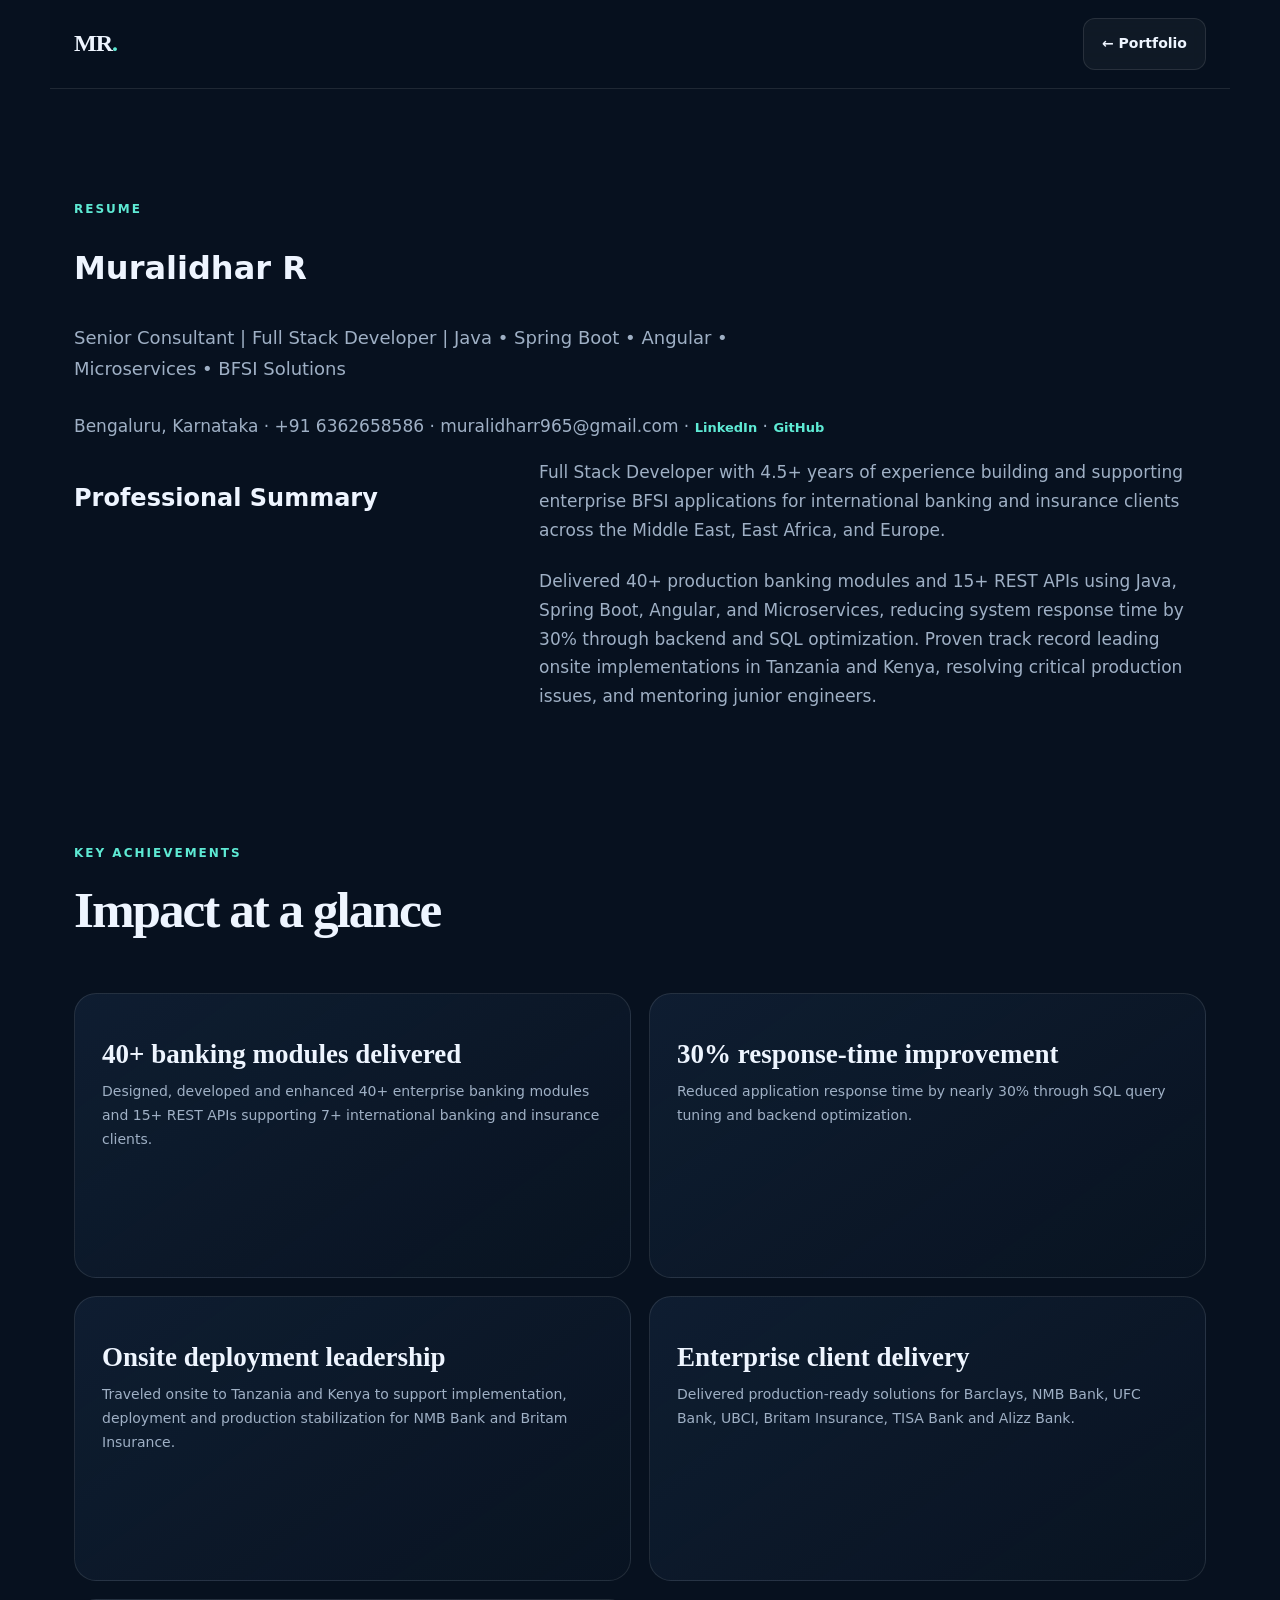
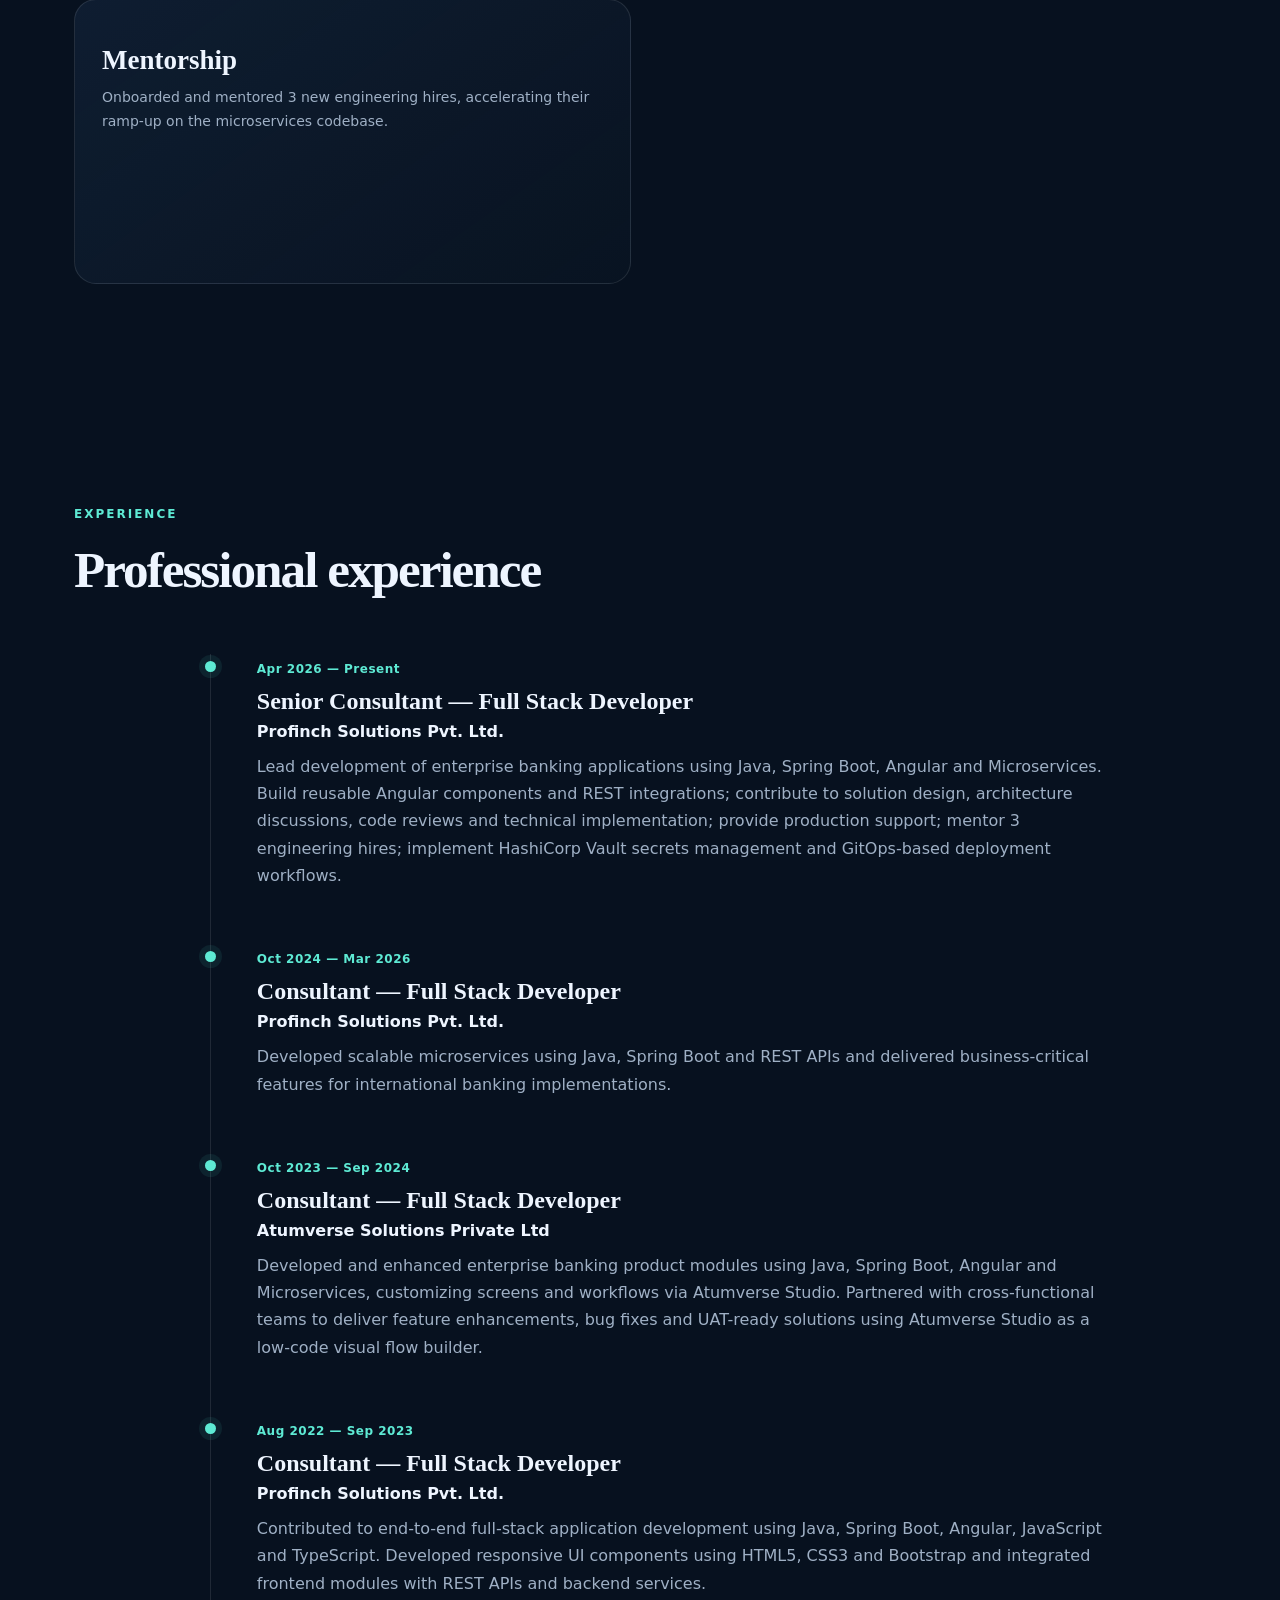
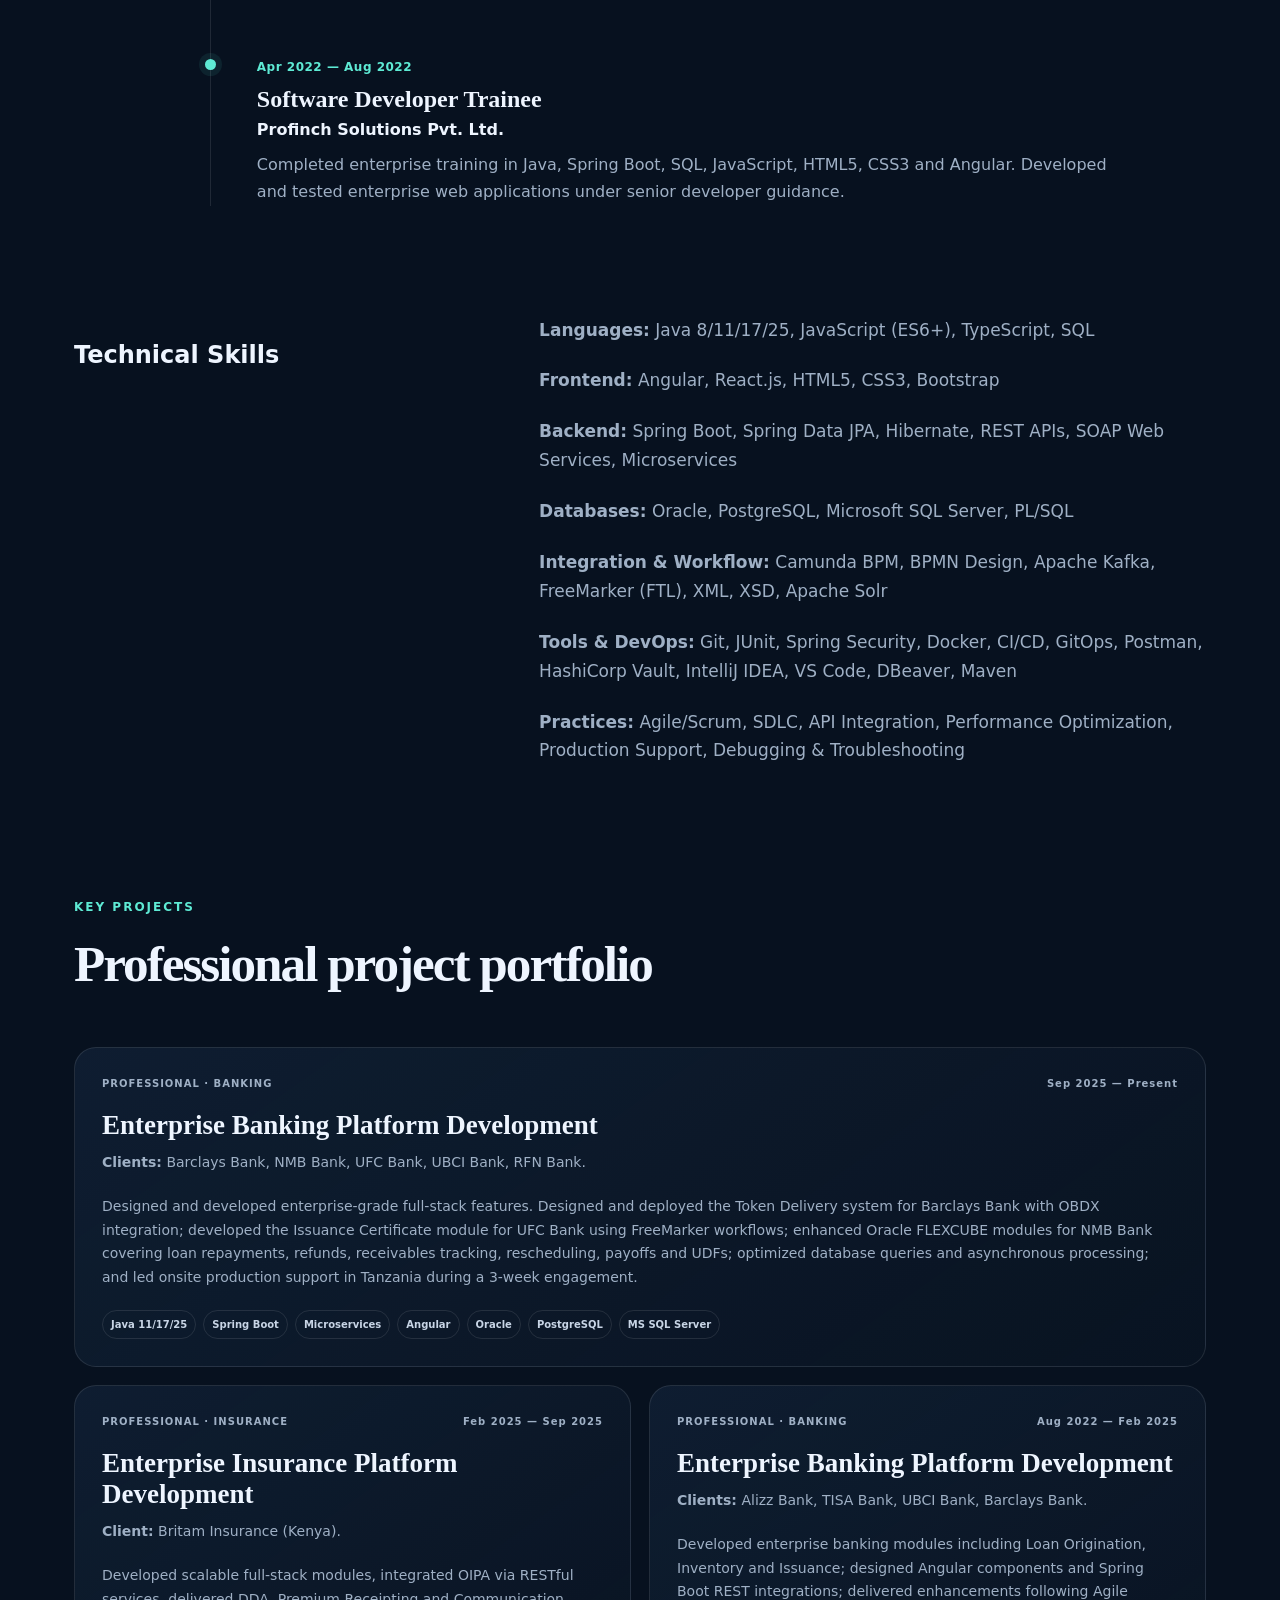
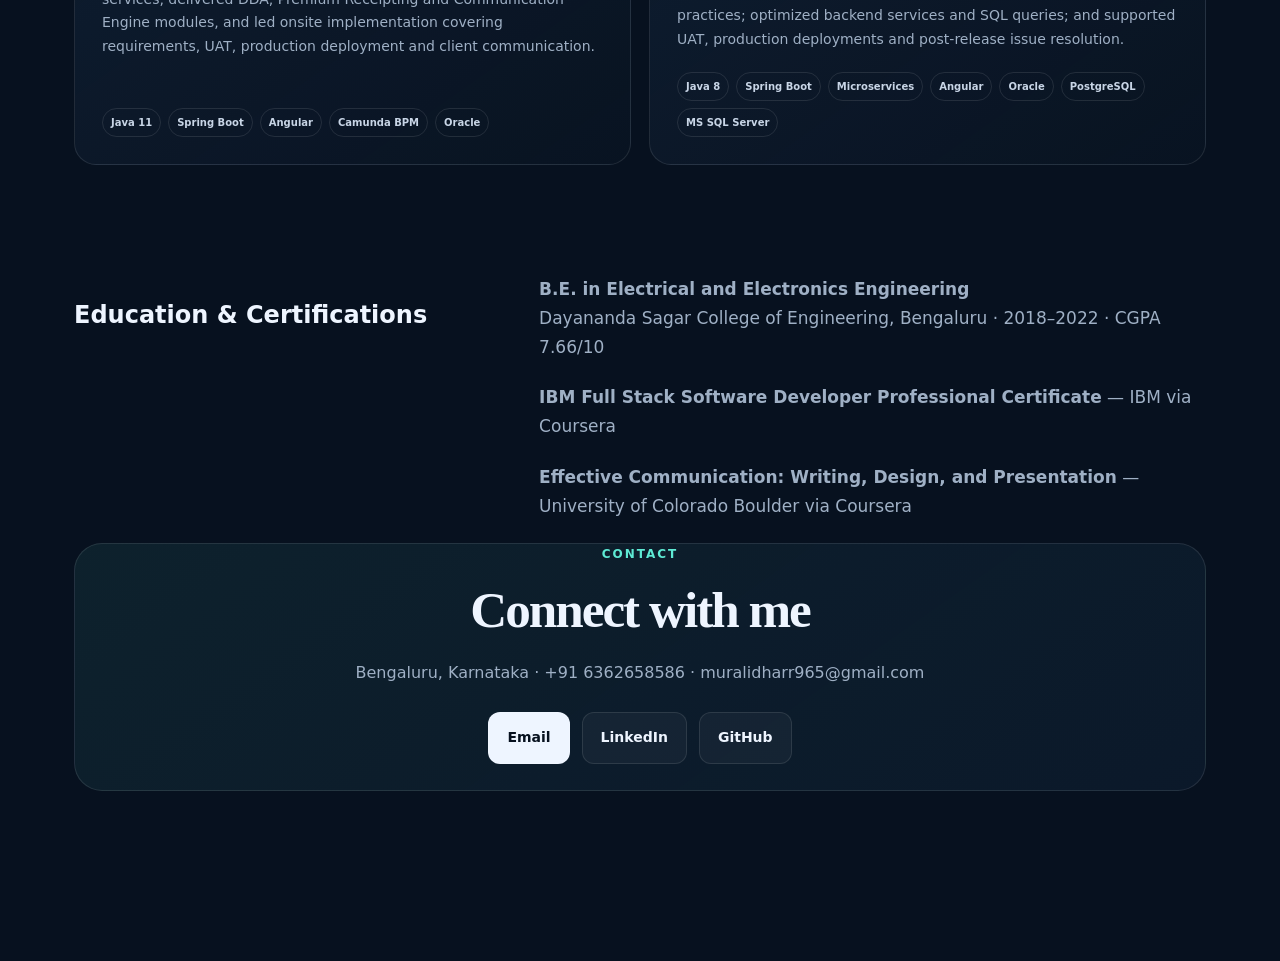
==== commit a7f0666e: "Update resume title to Full Stack Developer" ====
--- a/resume.html
+++ b/resume.html
@@ -3,16 +3,16 @@
 <head>
 <meta charset="utf-8">
 <meta name="viewport" content="width=device-width,initial-scale=1">
-<meta name="description" content="Muralidhar R — Senior Consultant and Java Full Stack Developer with 4.5+ years of BFSI enterprise application experience.">
+<meta name="description" content="Muralidhar R — Senior Consultant and Full Stack Developer with 4.5+ years of BFSI enterprise application experience.">
 <title>Muralidhar R | Resume</title>
 <link rel="stylesheet" href="styles.css">
 </head>
 <body>
 <header class="nav"><a class="brand" href="index.html"><span class="brand-mark">MR</span><span class="brand-dot">.</span></a><a class="btn secondary" href="index.html">← Portfolio</a></header>
 <main class="section">
-<div class="section-heading"><p class="eyebrow">RESUME</p><h1>Muralidhar R</h1><p class="hero-text">Senior Consultant | Java Full Stack Developer | Java • Spring Boot • Angular • Microservices • BFSI Solutions</p><p class="content">Bengaluru, Karnataka · +91 6362658586 · muralidharr965@gmail.com · <a class="text-link" href="https://www.linkedin.com/in/muralidhar-fullstackdev/" target="_blank" rel="noopener noreferrer">LinkedIn</a> · <a class="text-link" href="https://github.com/MURALI9900" target="_blank" rel="noopener noreferrer">GitHub</a></p></div>
+<div class="section-heading"><p class="eyebrow">RESUME</p><h1>Muralidhar R</h1><p class="hero-text">Senior Consultant | Full Stack Developer | Java • Spring Boot • Angular • Microservices • BFSI Solutions</p><p class="content">Bengaluru, Karnataka · +91 6362658586 · muralidharr965@gmail.com · <a class="text-link" href="https://www.linkedin.com/in/muralidhar-fullstackdev/" target="_blank" rel="noopener noreferrer">LinkedIn</a> · <a class="text-link" href="https://github.com/MURALI9900" target="_blank" rel="noopener noreferrer">GitHub</a></p></div>
 
-<section class="two-col"><div><h2>Professional Summary</h2></div><div class="content"><p>Java Full Stack Developer with 4.5+ years of experience building and supporting enterprise BFSI applications for international banking and insurance clients across the Middle East, East Africa, and Europe.</p><p>Delivered 40+ production banking modules and 15+ REST APIs using Java, Spring Boot, Angular, and Microservices, reducing system response time by 30% through backend and SQL optimization. Proven track record leading onsite implementations in Tanzania and Kenya, resolving critical production issues, and mentoring junior engineers.</p></div></section>
+<section class="two-col"><div><h2>Professional Summary</h2></div><div class="content"><p>Full Stack Developer with 4.5+ years of experience building and supporting enterprise BFSI applications for international banking and insurance clients across the Middle East, East Africa, and Europe.</p><p>Delivered 40+ production banking modules and 15+ REST APIs using Java, Spring Boot, Angular, and Microservices, reducing system response time by 30% through backend and SQL optimization. Proven track record leading onsite implementations in Tanzania and Kenya, resolving critical production issues, and mentoring junior engineers.</p></div></section>
 
 <section class="section" style="padding-left:0;padding-right:0"><div class="section-heading"><p class="eyebrow">KEY ACHIEVEMENTS</p><h2>Impact at a glance</h2></div><div class="project-grid">
 <article class="project-card"><h3>40+ banking modules delivered</h3><p>Designed, developed and enhanced 40+ enterprise banking modules and 15+ REST APIs supporting 7+ international banking and insurance clients.</p></article>
@@ -23,10 +23,10 @@
 </div></section>
 
 <section class="section" style="padding-left:0;padding-right:0"><div class="section-heading"><p class="eyebrow">EXPERIENCE</p><h2>Professional experience</h2></div><div class="timeline">
-<article class="timeline-item"><div class="dot"></div><div><span class="period">Apr 2026 — Present</span><h3>Senior Consultant — Java Full Stack Developer</h3><p class="company">Profinch Solutions Pvt. Ltd.</p><p>Lead development of enterprise banking applications using Java, Spring Boot, Angular and Microservices. Build reusable Angular components and REST integrations; contribute to solution design, architecture discussions, code reviews and technical implementation; provide production support; mentor 3 engineering hires; implement HashiCorp Vault secrets management and GitOps-based deployment workflows.</p></div></article>
-<article class="timeline-item"><div class="dot"></div><div><span class="period">Oct 2024 — Mar 2026</span><h3>Consultant — Java Full Stack Developer</h3><p class="company">Profinch Solutions Pvt. Ltd.</p><p>Developed scalable microservices using Java, Spring Boot and REST APIs and delivered business-critical features for international banking implementations.</p></div></article>
-<article class="timeline-item"><div class="dot"></div><div><span class="period">Oct 2023 — Sep 2024</span><h3>Consultant — Java Full Stack Developer</h3><p class="company">Atumverse Solutions Private Ltd</p><p>Developed and enhanced enterprise banking product modules using Java, Spring Boot, Angular and Microservices, customizing screens and workflows via Atumverse Studio. Partnered with cross-functional teams to deliver feature enhancements, bug fixes and UAT-ready solutions using Atumverse Studio as a low-code visual flow builder.</p></div></article>
-<article class="timeline-item"><div class="dot"></div><div><span class="period">Aug 2022 — Sep 2023</span><h3>Consultant — Java Full Stack Developer</h3><p class="company">Profinch Solutions Pvt. Ltd.</p><p>Contributed to end-to-end full-stack application development using Java, Spring Boot, Angular, JavaScript and TypeScript. Developed responsive UI components using HTML5, CSS3 and Bootstrap and integrated frontend modules with REST APIs and backend services.</p></div></article>
+<article class="timeline-item"><div class="dot"></div><div><span class="period">Apr 2026 — Present</span><h3>Senior Consultant — Full Stack Developer</h3><p class="company">Profinch Solutions Pvt. Ltd.</p><p>Lead development of enterprise banking applications using Java, Spring Boot, Angular and Microservices. Build reusable Angular components and REST integrations; contribute to solution design, architecture discussions, code reviews and technical implementation; provide production support; mentor 3 engineering hires; implement HashiCorp Vault secrets management and GitOps-based deployment workflows.</p></div></article>
+<article class="timeline-item"><div class="dot"></div><div><span class="period">Oct 2024 — Mar 2026</span><h3>Consultant — Full Stack Developer</h3><p class="company">Profinch Solutions Pvt. Ltd.</p><p>Developed scalable microservices using Java, Spring Boot and REST APIs and delivered business-critical features for international banking implementations.</p></div></article>
+<article class="timeline-item"><div class="dot"></div><div><span class="period">Oct 2023 — Sep 2024</span><h3>Consultant — Full Stack Developer</h3><p class="company">Atumverse Solutions Private Ltd</p><p>Developed and enhanced enterprise banking product modules using Java, Spring Boot, Angular and Microservices, customizing screens and workflows via Atumverse Studio. Partnered with cross-functional teams to deliver feature enhancements, bug fixes and UAT-ready solutions using Atumverse Studio as a low-code visual flow builder.</p></div></article>
+<article class="timeline-item"><div class="dot"></div><div><span class="period">Aug 2022 — Sep 2023</span><h3>Consultant — Full Stack Developer</h3><p class="company">Profinch Solutions Pvt. Ltd.</p><p>Contributed to end-to-end full-stack application development using Java, Spring Boot, Angular, JavaScript and TypeScript. Developed responsive UI components using HTML5, CSS3 and Bootstrap and integrated frontend modules with REST APIs and backend services.</p></div></article>
 <article class="timeline-item"><div class="dot"></div><div><span class="period">Apr 2022 — Aug 2022</span><h3>Software Developer Trainee</h3><p class="company">Profinch Solutions Pvt. Ltd.</p><p>Completed enterprise training in Java, Spring Boot, SQL, JavaScript, HTML5, CSS3 and Angular. Developed and tested enterprise web applications under senior developer guidance.</p></div></article>
 </div></section>
 
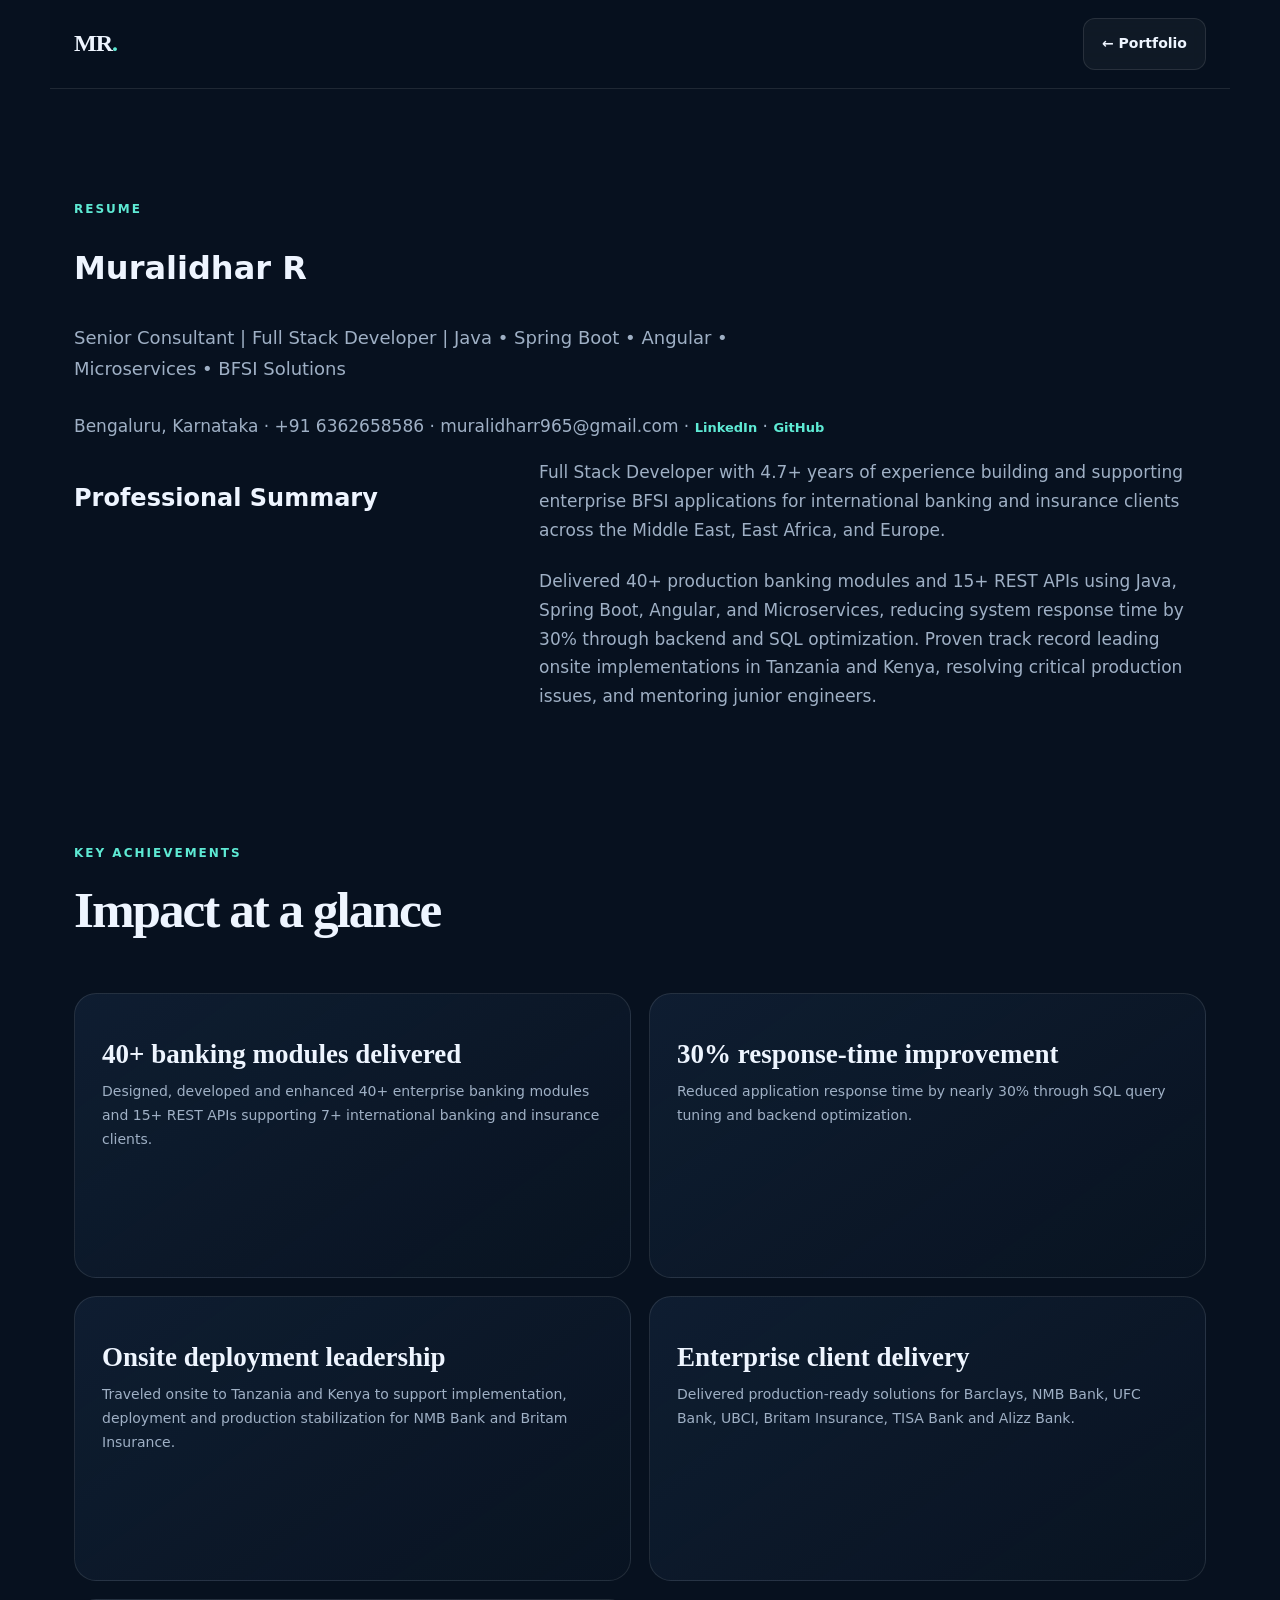
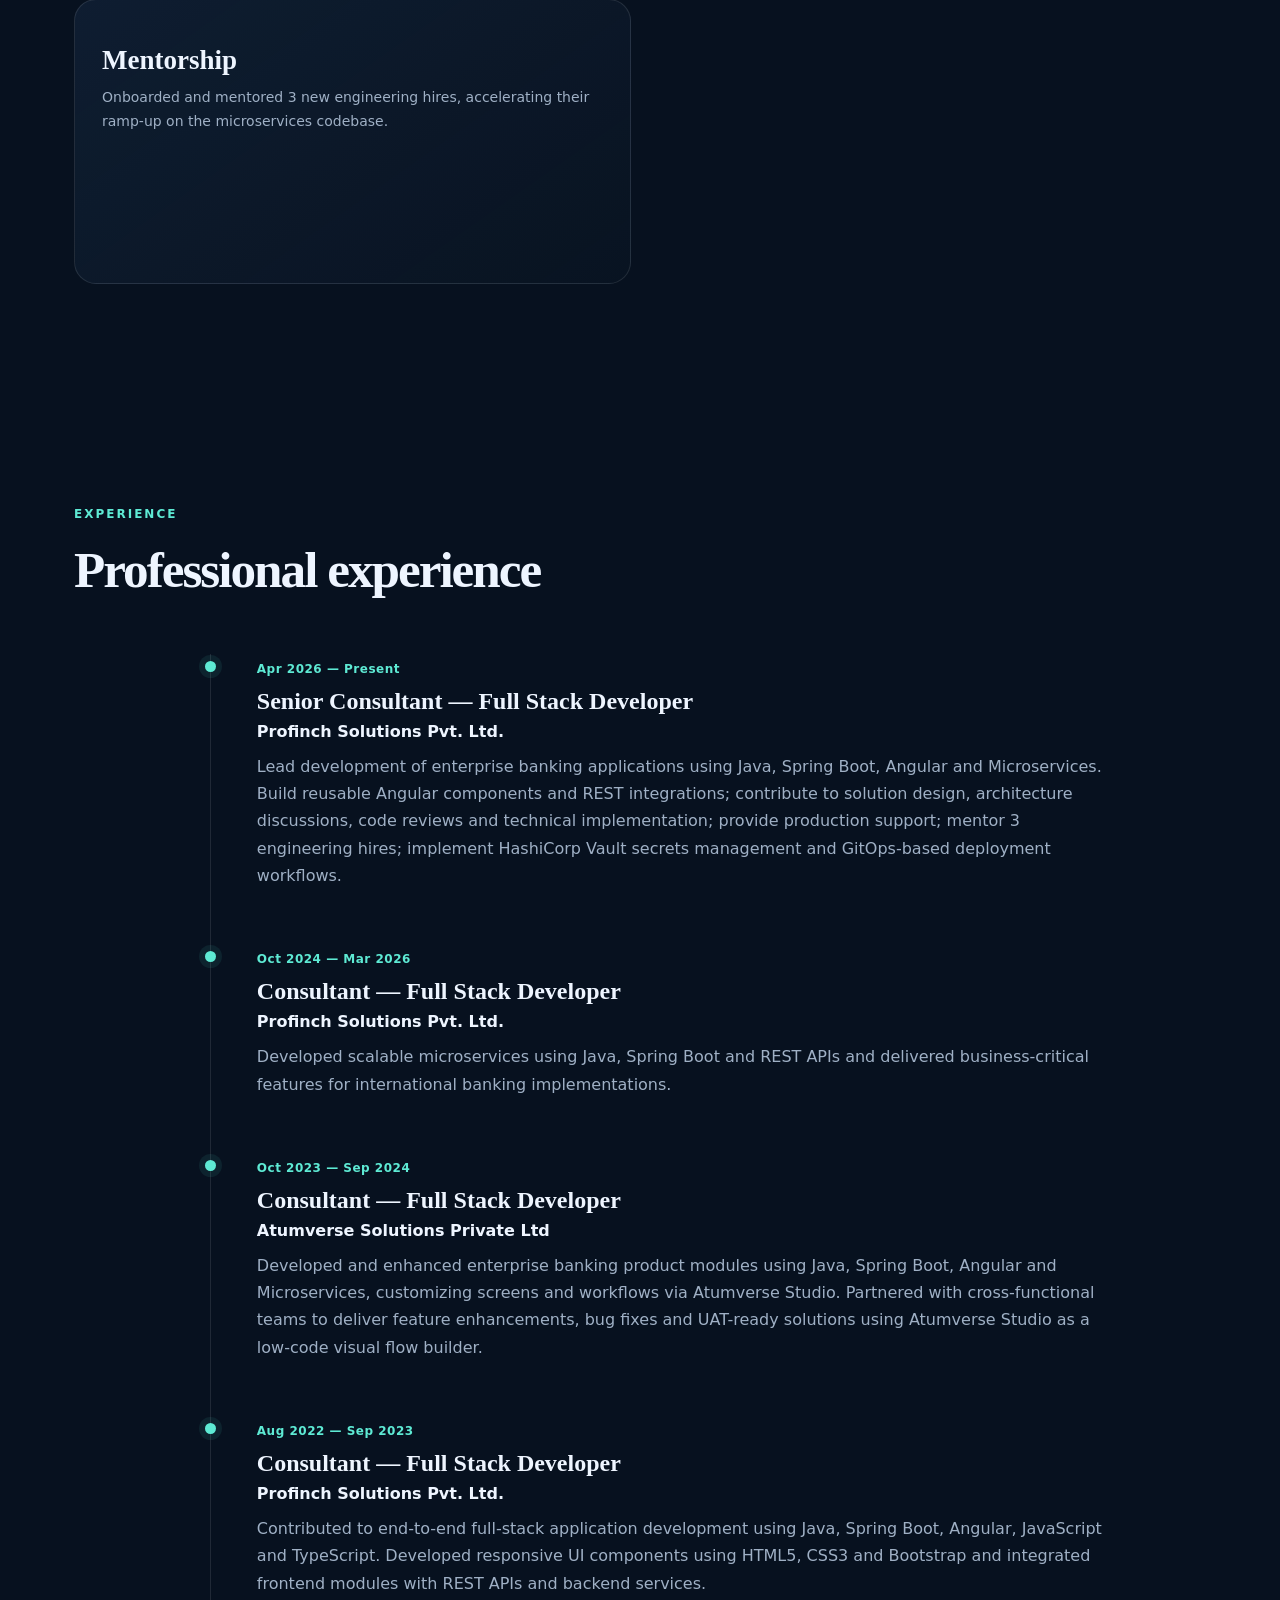
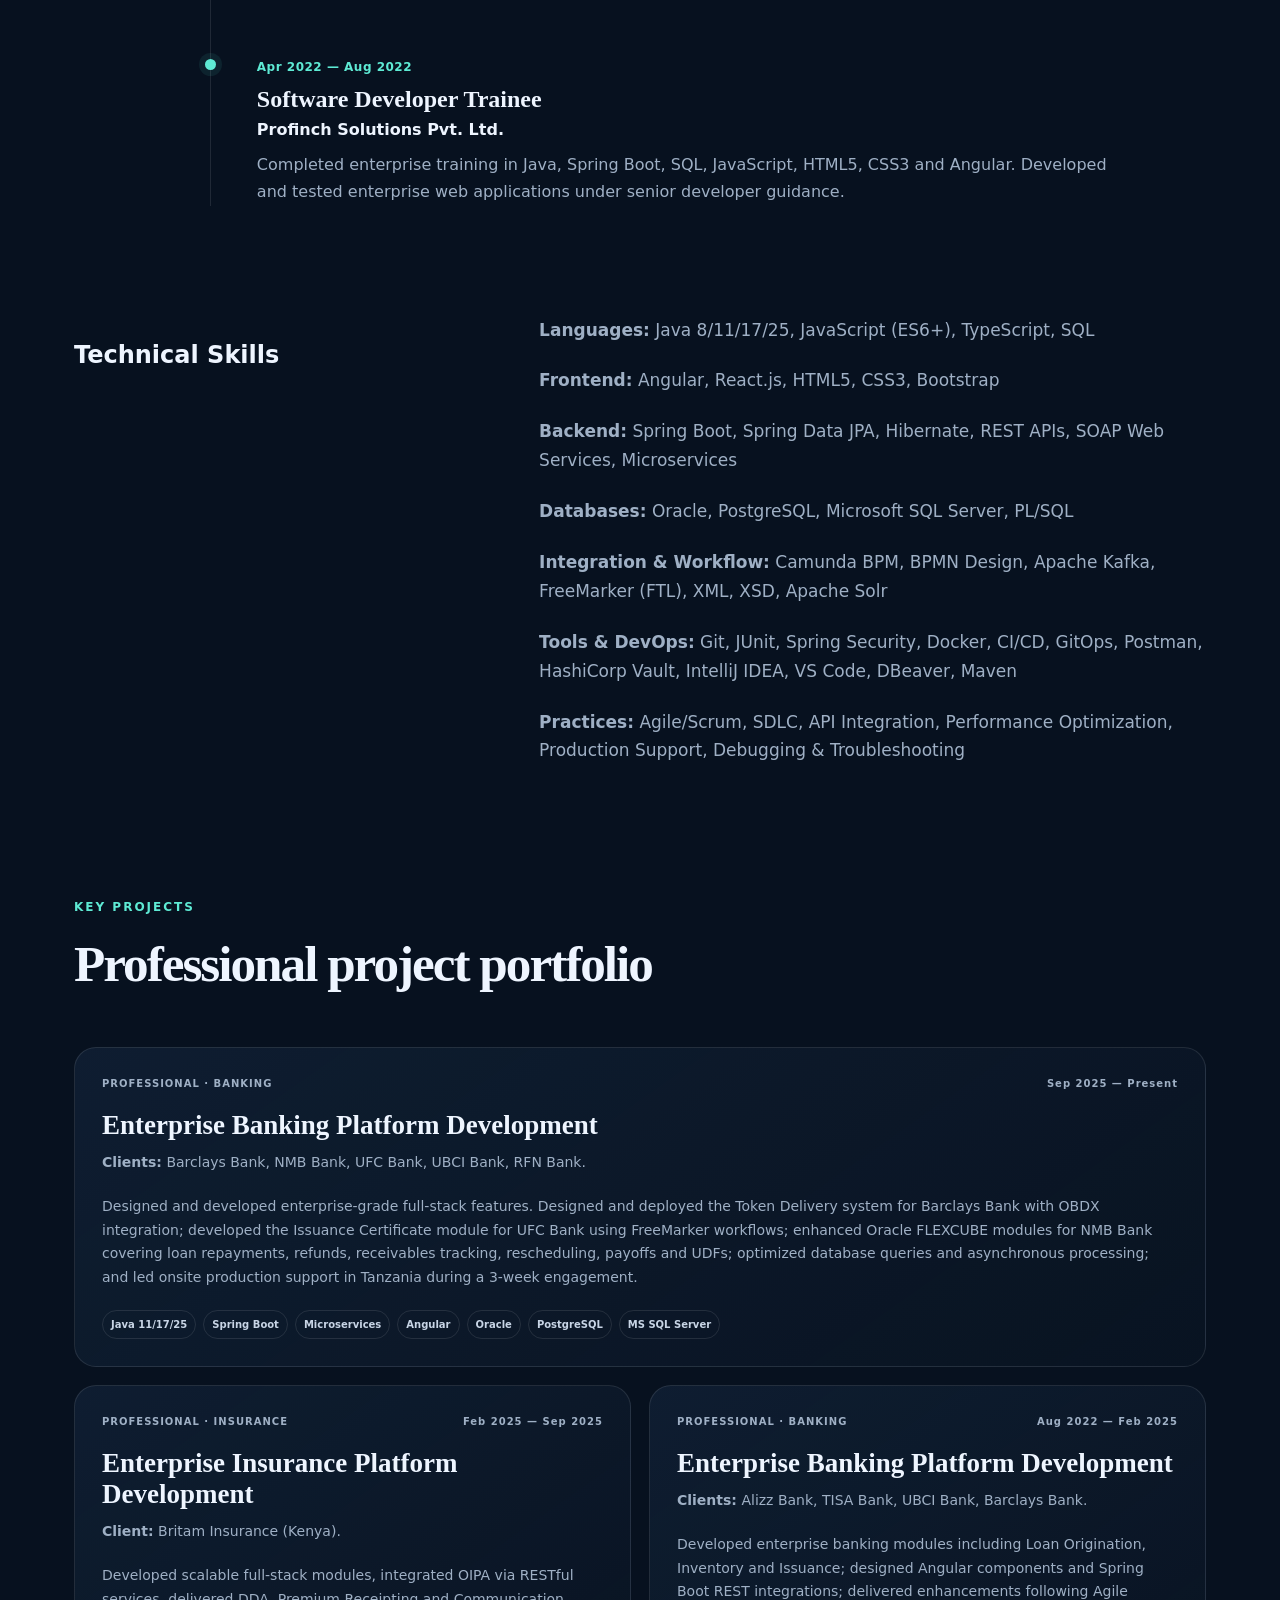
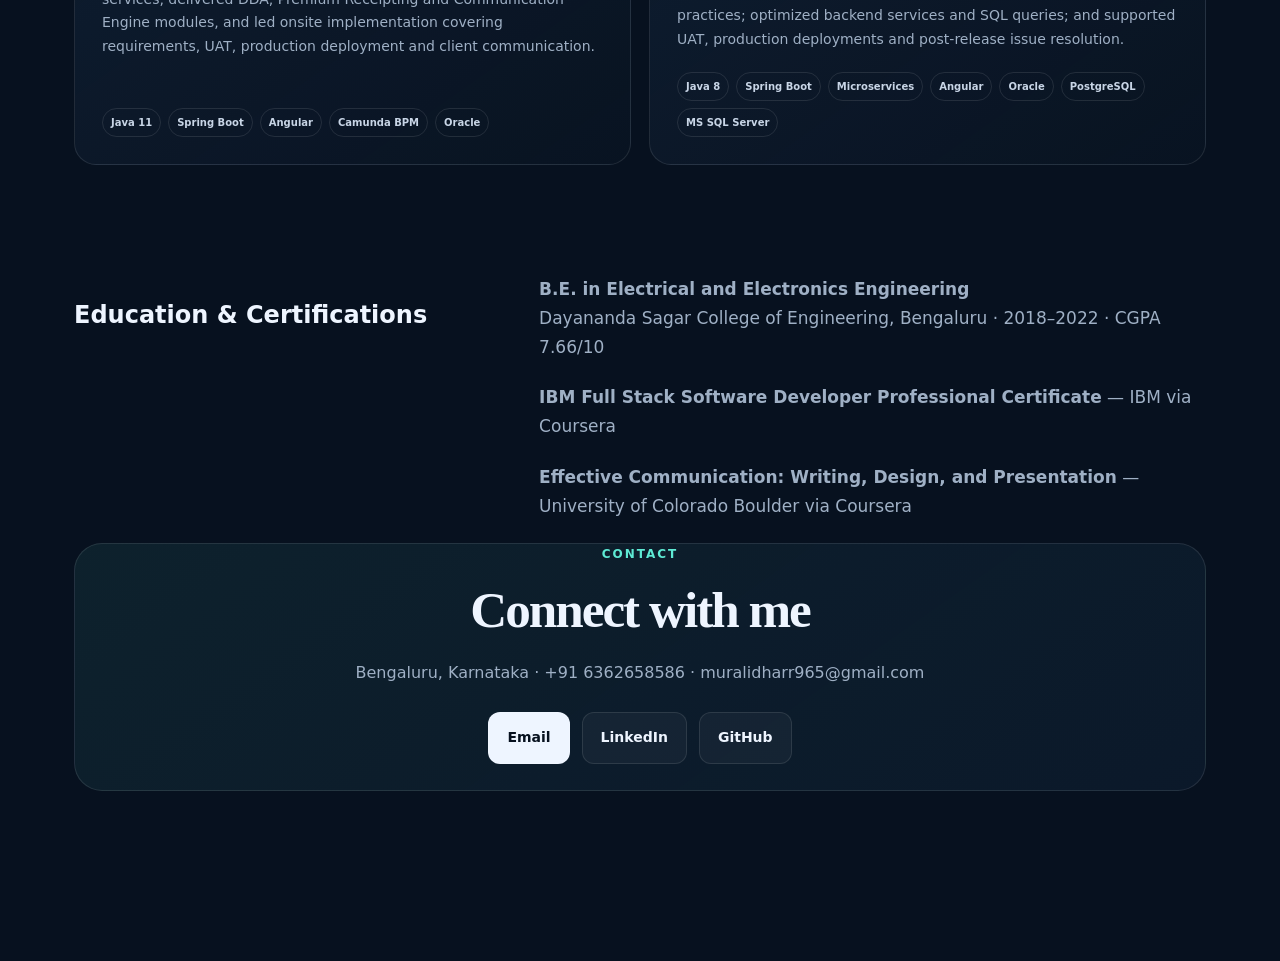
==== commit 29753186: "Update experience to 4.7+ years" ====
--- a/resume.html
+++ b/resume.html
@@ -3,7 +3,7 @@
 <head>
 <meta charset="utf-8">
 <meta name="viewport" content="width=device-width,initial-scale=1">
-<meta name="description" content="Muralidhar R — Senior Consultant and Full Stack Developer with 4.5+ years of BFSI enterprise application experience.">
+<meta name="description" content="Muralidhar R — Senior Consultant and Full Stack Developer with 4.7+ years of BFSI enterprise application experience.">
 <title>Muralidhar R | Resume</title>
 <link rel="stylesheet" href="styles.css">
 </head>
@@ -12,7 +12,7 @@
 <main class="section">
 <div class="section-heading"><p class="eyebrow">RESUME</p><h1>Muralidhar R</h1><p class="hero-text">Senior Consultant | Full Stack Developer | Java • Spring Boot • Angular • Microservices • BFSI Solutions</p><p class="content">Bengaluru, Karnataka · +91 6362658586 · muralidharr965@gmail.com · <a class="text-link" href="https://www.linkedin.com/in/muralidhar-fullstackdev/" target="_blank" rel="noopener noreferrer">LinkedIn</a> · <a class="text-link" href="https://github.com/MURALI9900" target="_blank" rel="noopener noreferrer">GitHub</a></p></div>
 
-<section class="two-col"><div><h2>Professional Summary</h2></div><div class="content"><p>Full Stack Developer with 4.5+ years of experience building and supporting enterprise BFSI applications for international banking and insurance clients across the Middle East, East Africa, and Europe.</p><p>Delivered 40+ production banking modules and 15+ REST APIs using Java, Spring Boot, Angular, and Microservices, reducing system response time by 30% through backend and SQL optimization. Proven track record leading onsite implementations in Tanzania and Kenya, resolving critical production issues, and mentoring junior engineers.</p></div></section>
+<section class="two-col"><div><h2>Professional Summary</h2></div><div class="content"><p>Full Stack Developer with 4.7+ years of experience building and supporting enterprise BFSI applications for international banking and insurance clients across the Middle East, East Africa, and Europe.</p><p>Delivered 40+ production banking modules and 15+ REST APIs using Java, Spring Boot, Angular, and Microservices, reducing system response time by 30% through backend and SQL optimization. Proven track record leading onsite implementations in Tanzania and Kenya, resolving critical production issues, and mentoring junior engineers.</p></div></section>
 
 <section class="section" style="padding-left:0;padding-right:0"><div class="section-heading"><p class="eyebrow">KEY ACHIEVEMENTS</p><h2>Impact at a glance</h2></div><div class="project-grid">
 <article class="project-card"><h3>40+ banking modules delivered</h3><p>Designed, developed and enhanced 40+ enterprise banking modules and 15+ REST APIs supporting 7+ international banking and insurance clients.</p></article>
